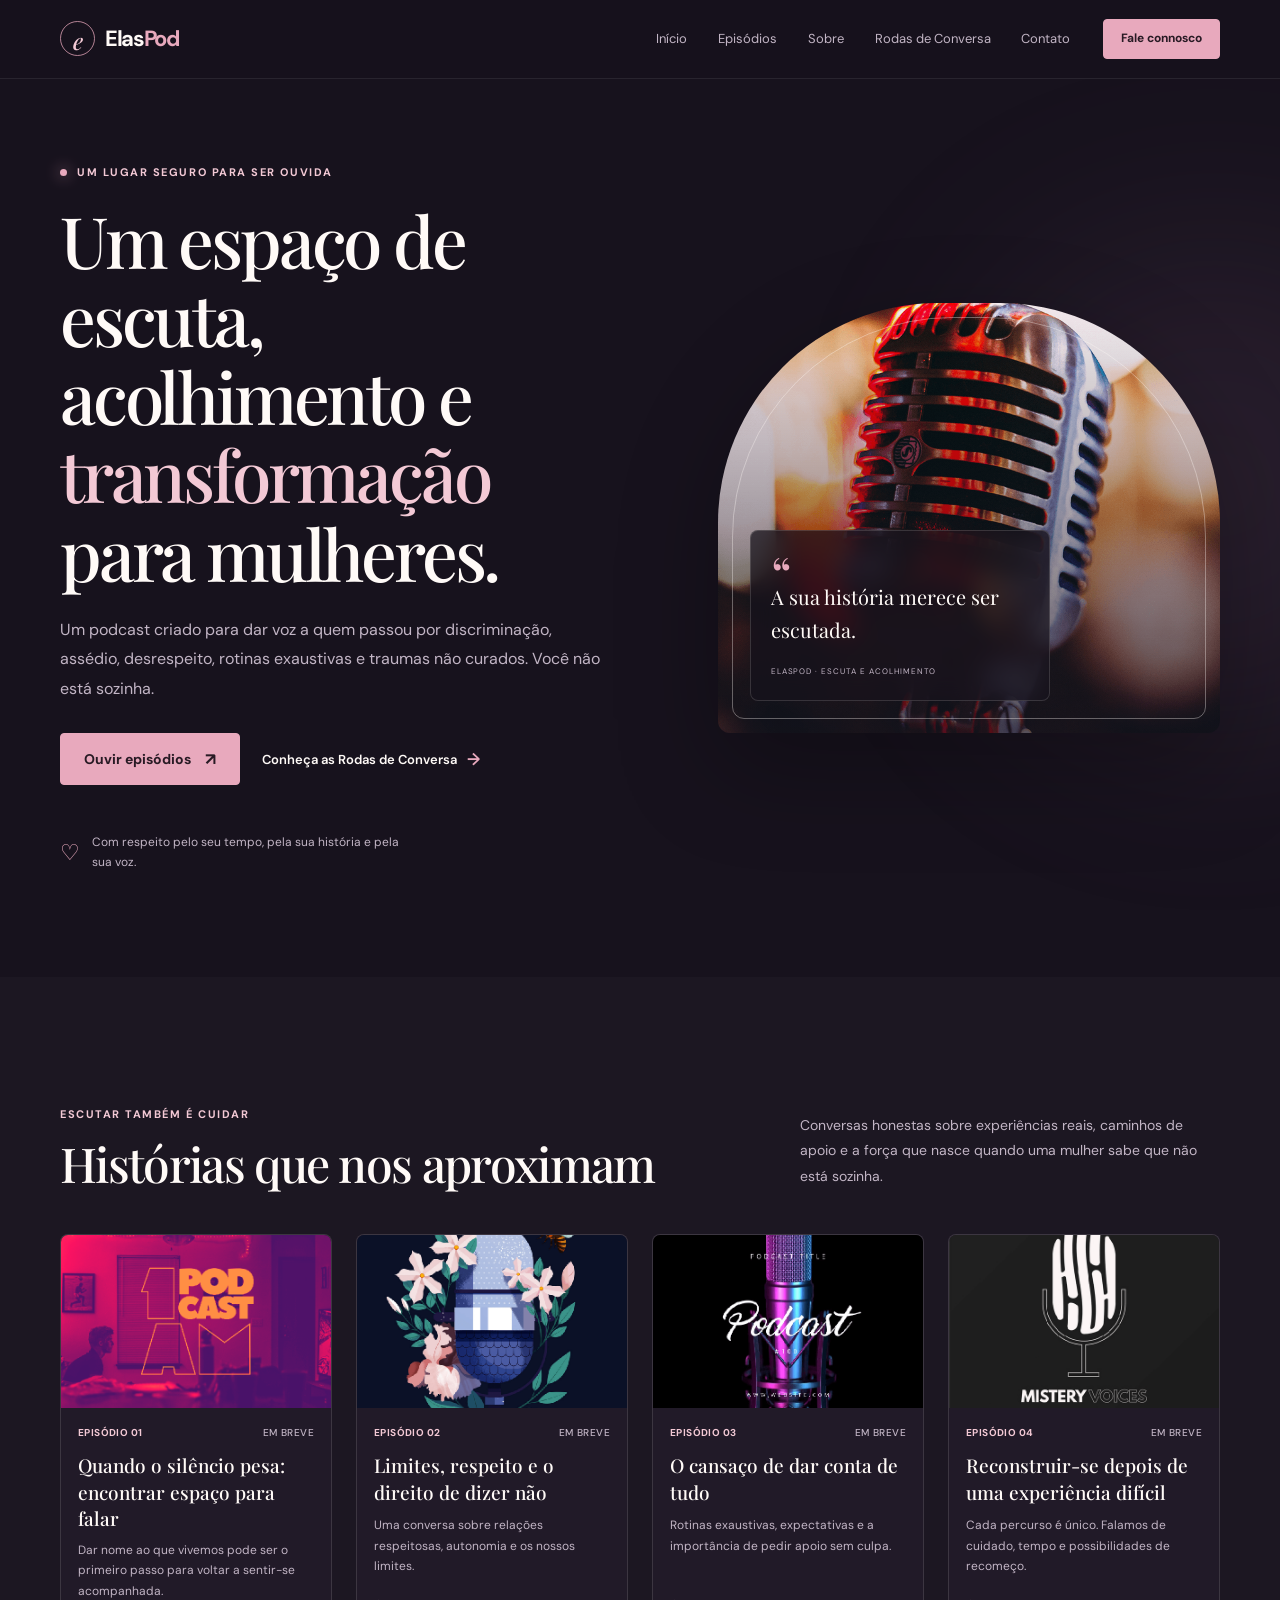
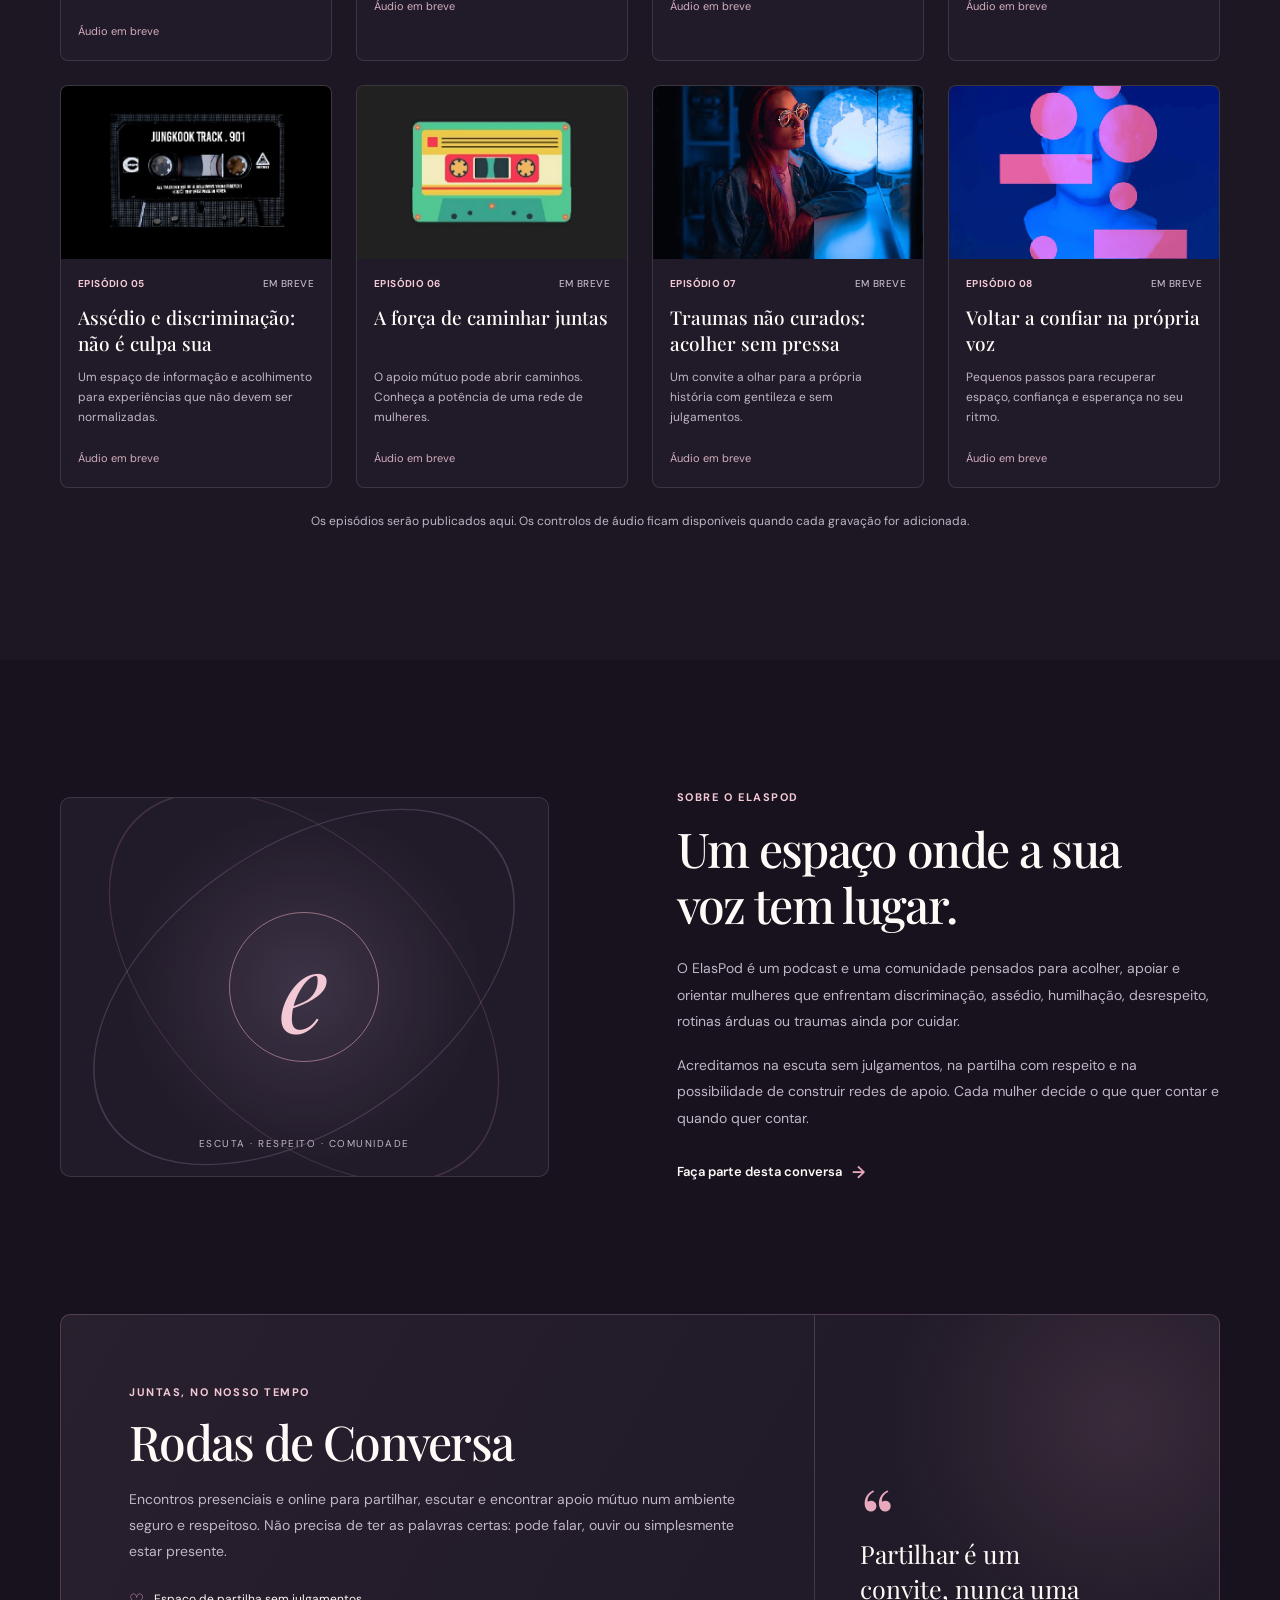
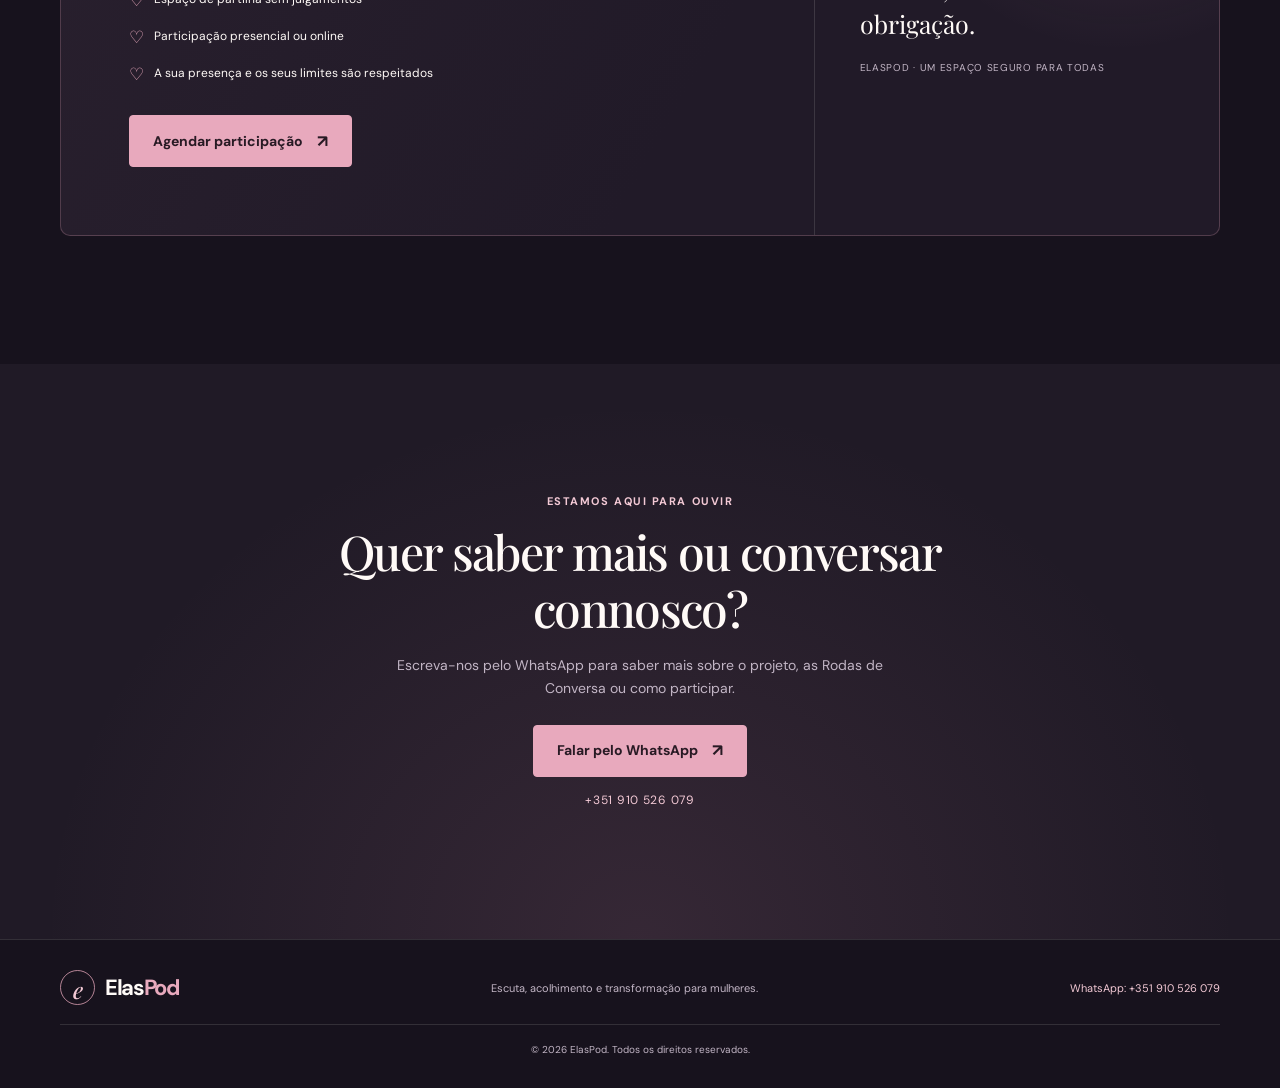
==== index.html @ 094281c8 "Create ElasPod official website Co-authored-by: Copilot <223556219+Copilot@users.noreply.github.com>" ====
<!DOCTYPE html>
<html lang="pt-PT">

<head>
  <meta charset="UTF-8">
  <meta name="viewport" content="width=device-width, initial-scale=1">
  <meta name="theme-color" content="#17121d">
  <meta name="description"
    content="ElasPod: um espaço de escuta, acolhimento e transformação para mulheres. Conheça o podcast e participe nas Rodas de Conversa.">
  <meta property="og:title" content="ElasPod — Um espaço para a sua voz">
  <meta property="og:description"
    content="Um podcast e uma comunidade de escuta, acolhimento e transformação para mulheres.">
  <meta property="og:type" content="website">
  <meta property="og:url" content="https://elaspod.com/">
  <title>ElasPod — Um espaço para a sua voz</title>
  <link rel="canonical" href="https://elaspod.com/">
  <link rel="shortcut icon" href="./favicon.svg" type="image/svg+xml">
  <link rel="preconnect" href="https://fonts.googleapis.com">
  <link rel="preconnect" href="https://fonts.gstatic.com" crossorigin>
  <link href="https://fonts.googleapis.com/css2?family=DM+Sans:wght@400;500;600;700&family=Playfair+Display:wght@500;600;700&display=swap"
    rel="stylesheet">
  <link rel="stylesheet" href="./assets/css/style.css">
  <script src="./assets/js/script.js" defer></script>
</head>

<body id="top">
  <header class="site-header" data-header>
    <div class="container header-inner">
      <a class="brand" href="#inicio" aria-label="ElasPod — início">
        <span class="brand-mark" aria-hidden="true">e</span>
        <span>Elas<span class="brand-accent">Pod</span></span>
      </a>

      <button class="nav-toggle" type="button" aria-label="Abrir menu" aria-expanded="false"
        aria-controls="primary-navigation" data-nav-toggle>
        <span></span><span></span><span></span>
      </button>

      <nav class="navigation" id="primary-navigation" data-navigation aria-label="Navegação principal">
        <a class="nav-link" href="#inicio">Início</a>
        <a class="nav-link" href="#episodios">Episódios</a>
        <a class="nav-link" href="#sobre">Sobre</a>
        <a class="nav-link" href="#rodas">Rodas de Conversa</a>
        <a class="nav-link" href="#contato">Contato</a>
        <a class="button button-small nav-cta" href="https://wa.me/351910526079?text=Ol%C3%A1%21%20Vim%20atrav%C3%A9s%20do%20site%20elaspod.com%20e%20gostaria%20de%20saber%20mais%20informa%C3%A7%C3%B5es%20sobre%20as%20Rodas%20de%20Conversa%20%2F%20participar%20do%20projeto."
          target="_blank" rel="noopener noreferrer">Fale connosco</a>
      </nav>
    </div>
  </header>

  <main>
    <section class="hero section-shell" id="inicio">
      <div class="container hero-layout">
        <div class="hero-copy">
          <p class="eyebrow"><span class="eyebrow-dot"></span> Um lugar seguro para ser ouvida</p>
          <h1>Um espaço de escuta, acolhimento e <span>transformação</span> para mulheres.</h1>
          <p class="hero-description">
            Um podcast criado para dar voz a quem passou por discriminação, assédio, desrespeito,
            rotinas exaustivas e traumas não curados. Você não está sozinha.
          </p>
          <div class="hero-actions">
            <a class="button" href="#episodios">Ouvir episódios <span aria-hidden="true">↗</span></a>
            <a class="text-link" href="#rodas">Conheça as Rodas de Conversa <span aria-hidden="true">→</span></a>
          </div>
          <div class="hero-note">
            <span class="note-icon" aria-hidden="true">♡</span>
            <p>Com respeito pelo seu tempo, pela sua história e pela sua voz.</p>
          </div>
        </div>
        <div class="hero-art" role="img" aria-label="Microfone iluminado em tons acolhedores">
          <div class="hero-art-card">
            <span class="art-quote">“</span>
            <p>A sua história merece ser escutada.</p>
            <span class="art-caption">ELASPOD · ESCUTA E ACOLHIMENTO</span>
          </div>
        </div>
      </div>
      <div class="hero-glow" aria-hidden="true"></div>
    </section>

    <section class="episodes section-shell" id="episodios">
      <div class="container">
        <div class="section-heading">
          <div>
            <p class="eyebrow">Escutar também é cuidar</p>
            <h2>Histórias que nos aproximam</h2>
          </div>
          <p class="section-intro">Conversas honestas sobre experiências reais, caminhos de apoio e a força que nasce quando uma mulher sabe que não está sozinha.</p>
        </div>

        <ul class="episode-grid">
          <li class="episode-card">
            <img src="./assets/images/podcast-1.png" alt="" loading="lazy">
            <div class="episode-content">
              <p class="episode-meta"><span>Episódio 01</span><span>Em breve</span></p>
              <h3>Quando o silêncio pesa: encontrar espaço para falar</h3>
              <p class="episode-description">Dar nome ao que vivemos pode ser o primeiro passo para voltar a sentir-se acompanhada.</p>
              <audio class="episode-player" controls preload="none" aria-label="Ouvir episódio 1" data-audio-player data-src=""></audio>
              <p class="audio-status" data-audio-status>Áudio em breve</p>
            </div>
          </li>
          <li class="episode-card">
            <img src="./assets/images/podcast-2.png" alt="" loading="lazy">
            <div class="episode-content">
              <p class="episode-meta"><span>Episódio 02</span><span>Em breve</span></p>
              <h3>Limites, respeito e o direito de dizer não</h3>
              <p class="episode-description">Uma conversa sobre relações respeitosas, autonomia e os nossos limites.</p>
              <audio class="episode-player" controls preload="none" aria-label="Ouvir episódio 2" data-audio-player data-src=""></audio>
              <p class="audio-status" data-audio-status>Áudio em breve</p>
            </div>
          </li>
          <li class="episode-card">
            <img src="./assets/images/podcast-3.png" alt="" loading="lazy">
            <div class="episode-content">
              <p class="episode-meta"><span>Episódio 03</span><span>Em breve</span></p>
              <h3>O cansaço de dar conta de tudo</h3>
              <p class="episode-description">Rotinas exaustivas, expectativas e a importância de pedir apoio sem culpa.</p>
              <audio class="episode-player" controls preload="none" aria-label="Ouvir episódio 3" data-audio-player data-src=""></audio>
              <p class="audio-status" data-audio-status>Áudio em breve</p>
            </div>
          </li>
          <li class="episode-card">
            <img src="./assets/images/podcast-4.png" alt="" loading="lazy">
            <div class="episode-content">
              <p class="episode-meta"><span>Episódio 04</span><span>Em breve</span></p>
              <h3>Reconstruir-se depois de uma experiência difícil</h3>
              <p class="episode-description">Cada percurso é único. Falamos de cuidado, tempo e possibilidades de recomeço.</p>
              <audio class="episode-player" controls preload="none" aria-label="Ouvir episódio 4" data-audio-player data-src=""></audio>
              <p class="audio-status" data-audio-status>Áudio em breve</p>
            </div>
          </li>
          <li class="episode-card">
            <img src="./assets/images/podcast-5.png" alt="" loading="lazy">
            <div class="episode-content">
              <p class="episode-meta"><span>Episódio 05</span><span>Em breve</span></p>
              <h3>Assédio e discriminação: não é culpa sua</h3>
              <p class="episode-description">Um espaço de informação e acolhimento para experiências que não devem ser normalizadas.</p>
              <audio class="episode-player" controls preload="none" aria-label="Ouvir episódio 5" data-audio-player data-src=""></audio>
              <p class="audio-status" data-audio-status>Áudio em breve</p>
            </div>
          </li>
          <li class="episode-card">
            <img src="./assets/images/podcast-6.png" alt="" loading="lazy">
            <div class="episode-content">
              <p class="episode-meta"><span>Episódio 06</span><span>Em breve</span></p>
              <h3>A força de caminhar juntas</h3>
              <p class="episode-description">O apoio mútuo pode abrir caminhos. Conheça a potência de uma rede de mulheres.</p>
              <audio class="episode-player" controls preload="none" aria-label="Ouvir episódio 6" data-audio-player data-src=""></audio>
              <p class="audio-status" data-audio-status>Áudio em breve</p>
            </div>
          </li>
          <li class="episode-card">
            <img src="./assets/images/podcast-7.png" alt="" loading="lazy">
            <div class="episode-content">
              <p class="episode-meta"><span>Episódio 07</span><span>Em breve</span></p>
              <h3>Traumas não curados: acolher sem pressa</h3>
              <p class="episode-description">Um convite a olhar para a própria história com gentileza e sem julgamentos.</p>
              <audio class="episode-player" controls preload="none" aria-label="Ouvir episódio 7" data-audio-player data-src=""></audio>
              <p class="audio-status" data-audio-status>Áudio em breve</p>
            </div>
          </li>
          <li class="episode-card">
            <img src="./assets/images/podcast-8.png" alt="" loading="lazy">
            <div class="episode-content">
              <p class="episode-meta"><span>Episódio 08</span><span>Em breve</span></p>
              <h3>Voltar a confiar na própria voz</h3>
              <p class="episode-description">Pequenos passos para recuperar espaço, confiança e esperança no seu ritmo.</p>
              <audio class="episode-player" controls preload="none" aria-label="Ouvir episódio 8" data-audio-player data-src=""></audio>
              <p class="audio-status" data-audio-status>Áudio em breve</p>
            </div>
          </li>
        </ul>
        <p class="episodes-note">Os episódios serão publicados aqui. Os controlos de áudio ficam disponíveis quando cada gravação for adicionada.</p>
      </div>
    </section>

    <section class="about section-shell" id="sobre">
      <div class="container about-layout">
        <div class="about-art" aria-hidden="true">
          <span class="about-symbol">e</span>
          <span class="about-orbit orbit-one"></span>
          <span class="about-orbit orbit-two"></span>
          <span class="about-caption">Escuta · Respeito · Comunidade</span>
        </div>
        <div class="about-copy">
          <p class="eyebrow">Sobre o ElasPod</p>
          <h2>Um espaço onde a sua voz tem lugar.</h2>
          <p>O ElasPod é um podcast e uma comunidade pensados para acolher, apoiar e orientar mulheres que enfrentam discriminação, assédio, humilhação, desrespeito, rotinas árduas ou traumas ainda por cuidar.</p>
          <p>Acreditamos na escuta sem julgamentos, na partilha com respeito e na possibilidade de construir redes de apoio. Cada mulher decide o que quer contar e quando quer contar.</p>
          <a class="text-link" href="#contato">Faça parte desta conversa <span aria-hidden="true">→</span></a>
        </div>
      </div>
    </section>

    <section class="gatherings section-shell" id="rodas">
      <div class="container">
        <div class="gathering-card">
          <div class="gathering-copy">
            <p class="eyebrow">Juntas, no nosso tempo</p>
            <h2>Rodas de Conversa</h2>
            <p>Encontros presenciais e online para partilhar, escutar e encontrar apoio mútuo num ambiente seguro e respeitoso. Não precisa de ter as palavras certas: pode falar, ouvir ou simplesmente estar presente.</p>
            <ul class="gathering-points">
              <li><span aria-hidden="true">♡</span> Espaço de partilha sem julgamentos</li>
              <li><span aria-hidden="true">♡</span> Participação presencial ou online</li>
              <li><span aria-hidden="true">♡</span> A sua presença e os seus limites são respeitados</li>
            </ul>
            <a class="button" href="https://wa.me/351910526079?text=Ol%C3%A1%21%20Vim%20atrav%C3%A9s%20do%20site%20elaspod.com%20e%20gostaria%20de%20saber%20mais%20informa%C3%A7%C3%B5es%20sobre%20as%20Rodas%20de%20Conversa%20%2F%20participar%20do%20projeto."
              target="_blank" rel="noopener noreferrer">Agendar participação <span aria-hidden="true">↗</span></a>
          </div>
          <div class="gathering-aside">
            <span class="aside-mark" aria-hidden="true">“</span>
            <p>Partilhar é um convite, nunca uma obrigação.</p>
            <span>ElasPod · um espaço seguro para todas</span>
          </div>
        </div>
      </div>
    </section>

    <section class="contact section-shell" id="contato">
      <div class="container contact-inner">
        <p class="eyebrow">Estamos aqui para ouvir</p>
        <h2>Quer saber mais ou conversar connosco?</h2>
        <p>Escreva-nos pelo WhatsApp para saber mais sobre o projeto, as Rodas de Conversa ou como participar.</p>
        <a class="button" href="https://wa.me/351910526079?text=Ol%C3%A1%21%20Vim%20atrav%C3%A9s%20do%20site%20elaspod.com%20e%20gostaria%20de%20saber%20mais%20informa%C3%A7%C3%B5es%20sobre%20as%20Rodas%20de%20Conversa%20%2F%20participar%20do%20projeto."
          target="_blank" rel="noopener noreferrer">Falar pelo WhatsApp <span aria-hidden="true">↗</span></a>
        <p class="contact-number">+351 910 526 079</p>
      </div>
    </section>
  </main>

  <footer class="site-footer">
    <div class="container footer-inner">
      <a class="brand" href="#inicio" aria-label="ElasPod — voltar ao início">
        <span class="brand-mark" aria-hidden="true">e</span>
        <span>Elas<span class="brand-accent">Pod</span></span>
      </a>
      <p>Escuta, acolhimento e transformação para mulheres.</p>
      <a class="footer-contact" href="https://wa.me/351910526079?text=Ol%C3%A1%21%20Vim%20atrav%C3%A9s%20do%20site%20elaspod.com%20e%20gostaria%20de%20saber%20mais%20informa%C3%A7%C3%B5es%20sobre%20as%20Rodas%20de%20Conversa%20%2F%20participar%20do%20projeto."
        target="_blank" rel="noopener noreferrer">WhatsApp: +351 910 526 079</a>
      <small>© <span data-current-year></span> ElasPod. Todos os direitos reservados.</small>
    </div>
  </footer>

  <a class="back-to-top" href="#top" aria-label="Voltar ao início" data-back-to-top>↑</a>
</body>

</html>
---- assets/css/style.css ----
:root {
  color-scheme: dark;
  --background: #17121d;
  --surface: #211a28;
  --surface-light: #2b2232;
  --text: #fffaf7;
  --muted: #c2b5c5;
  --accent: #e8a9bd;
  --accent-light: #f3c9d5;
  --lavender: #c8b3df;
  --line: rgba(255, 250, 247, 0.12);
  --serif: "Playfair Display", Georgia, serif;
  --sans: "DM Sans", Arial, sans-serif;
  --content-width: 1160px;
  --section-space: clamp(76px, 10vw, 132px);
}

* { box-sizing: border-box; }

html { scroll-behavior: smooth; scroll-padding-top: 88px; }

body {
  margin: 0;
  background: var(--background);
  color: var(--text);
  font-family: var(--sans);
  font-size: 16px;
  line-height: 1.65;
  -webkit-font-smoothing: antialiased;
}

body.menu-open { overflow: hidden; }

a { color: inherit; text-decoration: none; }
button { font: inherit; }
img { display: block; max-width: 100%; }
ul { margin: 0; padding: 0; list-style: none; }

a:focus-visible, button:focus-visible, audio:focus-visible {
  outline: 2px solid var(--accent-light);
  outline-offset: 4px;
}

.container { width: min(var(--content-width), calc(100% - 48px)); margin-inline: auto; }
.section-shell { position: relative; }

.site-header {
  position: sticky;
  top: 0;
  z-index: 20;
  border-bottom: 1px solid rgba(255, 250, 247, 0.08);
  background: rgba(23, 18, 29, 0.92);
  backdrop-filter: blur(18px);
}

.header-inner { min-height: 78px; display: flex; align-items: center; justify-content: space-between; gap: 30px; }
.brand { display: inline-flex; align-items: center; gap: 10px; font-size: 22px; font-weight: 700; letter-spacing: -0.06em; }
.brand-accent { color: var(--accent); }
.brand-mark {
  display: grid;
  width: 35px;
  height: 35px;
  place-items: center;
  border: 1px solid rgba(232, 169, 189, 0.75);
  border-radius: 50%;
  color: var(--accent-light);
  font-family: var(--serif);
  font-size: 23px;
  font-style: italic;
  font-weight: 500;
}

.navigation { display: flex; align-items: center; gap: clamp(15px, 2.4vw, 32px); }
.nav-link { color: var(--muted); font-size: 13px; transition: color 180ms ease; }
.nav-link:hover, .nav-link:focus-visible { color: var(--text); }
.nav-cta { margin-left: 2px; }
.nav-toggle { display: none; }

.button {
  display: inline-flex;
  min-height: 52px;
  align-items: center;
  justify-content: center;
  gap: 14px;
  padding: 0 23px;
  border: 1px solid var(--accent);
  border-radius: 4px;
  background: var(--accent);
  color: #281a24;
  font-size: 14px;
  font-weight: 700;
  transition: background 180ms ease, border-color 180ms ease, transform 180ms ease;
}

.button:hover { transform: translateY(-2px); border-color: var(--accent-light); background: var(--accent-light); }
.button-small { min-height: 40px; padding-inline: 17px; font-size: 12px; }
.button span { font-size: 17px; line-height: 1; }

.hero { min-height: 650px; overflow: hidden; display: flex; align-items: center; padding-block: 84px 104px; }
.hero-layout { position: relative; z-index: 1; display: grid; grid-template-columns: 1.05fr 0.95fr; align-items: center; gap: clamp(50px, 8vw, 110px); }
.hero-copy { max-width: 630px; }
.eyebrow { display: flex; align-items: center; gap: 10px; margin: 0 0 20px; color: var(--accent-light); font-size: 11px; font-weight: 700; letter-spacing: 0.14em; text-transform: uppercase; }
.eyebrow-dot { width: 7px; height: 7px; border-radius: 50%; background: var(--accent); box-shadow: 0 0 15px rgba(232, 169, 189, 0.8); }

h1, h2, h3, p { margin-top: 0; }
h1, h2, h3 { font-family: var(--serif); font-weight: 500; }
h1 { max-width: 680px; margin-bottom: 23px; font-size: clamp(43px, 6vw, 71px); letter-spacing: -0.045em; line-height: 1.1; }
h1 span { color: var(--accent-light); }
.hero-description { max-width: 555px; margin-bottom: 30px; color: var(--muted); font-size: 16px; line-height: 1.85; }
.hero-actions { display: flex; align-items: center; flex-wrap: wrap; gap: 22px; }
.text-link { display: inline-flex; align-items: center; gap: 10px; color: var(--text); font-size: 13px; font-weight: 600; }
.text-link span { color: var(--accent); font-size: 17px; transition: transform 180ms ease; }
.text-link:hover span { transform: translateX(4px); }
.hero-note { display: flex; align-items: center; gap: 12px; margin-top: 48px; color: var(--muted); }
.hero-note p { max-width: 320px; margin: 0; font-size: 12px; }
.note-icon { color: var(--accent); font-size: 22px; }
.hero-art {
  position: relative;
  display: flex;
  min-height: 430px;
  align-items: flex-end;
  justify-content: flex-start;
  padding: 32px;
  border-radius: 220px 220px 12px 12px;
  background: linear-gradient(180deg, rgba(23, 18, 29, 0.04), rgba(23, 18, 29, 0.72)), url("../images/hero-banner.png") center 43% / cover;
  box-shadow: 0 35px 100px rgba(0, 0, 0, 0.28);
}
.hero-art::before { position: absolute; inset: 14px; border: 1px solid rgba(255, 250, 247, 0.35); border-radius: inherit; content: ""; pointer-events: none; }
.hero-art-card { position: relative; width: min(100%, 300px); padding: 18px 20px; border: 1px solid rgba(255, 250, 247, 0.14); border-radius: 8px; background: rgba(23, 18, 29, 0.72); backdrop-filter: blur(12px); }
.art-quote { display: block; height: 31px; color: var(--accent); font-family: var(--serif); font-size: 50px; line-height: 1; }
.hero-art-card p { margin: 0 0 10px; font-family: var(--serif); font-size: 20px; }
.art-caption { color: var(--muted); font-size: 8px; letter-spacing: 0.12em; }
.hero-glow { position: absolute; top: 18%; right: -180px; width: 490px; height: 490px; border-radius: 50%; background: rgba(174, 123, 164, 0.11); filter: blur(100px); pointer-events: none; }

.episodes { padding-block: var(--section-space); background: #1c1722; }
.section-heading { display: flex; align-items: flex-end; justify-content: space-between; gap: 48px; margin-bottom: 42px; }
.section-heading .eyebrow { margin-bottom: 12px; }
h2 { margin-bottom: 0; font-size: clamp(34px, 4vw, 48px); letter-spacing: -0.035em; line-height: 1.18; }
.section-intro { max-width: 420px; margin: 0 0 3px; color: var(--muted); font-size: 14px; line-height: 1.8; }
.episode-grid { display: grid; grid-template-columns: repeat(4, minmax(0, 1fr)); gap: 24px; }
.episode-card { overflow: hidden; border: 1px solid var(--line); border-radius: 8px; background: var(--surface); transition: transform 200ms ease, border-color 200ms ease; }
.episode-card:hover { transform: translateY(-4px); border-color: rgba(232, 169, 189, 0.46); }
.episode-card > img { width: 100%; aspect-ratio: 1.56; object-fit: cover; background: var(--surface-light); }
.episode-content { padding: 17px 17px 20px; }
.episode-meta { display: flex; justify-content: space-between; gap: 8px; margin-bottom: 11px; color: var(--accent-light); font-size: 10px; font-weight: 700; letter-spacing: 0.04em; text-transform: uppercase; }
.episode-meta span + span { color: var(--muted); font-weight: 500; }
.episode-content h3 { min-height: 54px; margin-bottom: 9px; font-size: 19px; line-height: 1.38; }
.episode-description { min-height: 68px; margin-bottom: 14px; color: var(--muted); font-size: 12px; line-height: 1.7; }
.episode-player { width: 100%; height: 38px; accent-color: #b97891; }
.episode-player:not([src]) { display: none; }
.audio-status { margin: 0; color: #d3aebe; font-size: 11px; }
.audio-status.is-ready { display: none; }
.episodes-note { margin: 24px 0 0; color: var(--muted); font-size: 12px; text-align: center; }

.about { padding-block: var(--section-space); }
.about-layout { display: grid; grid-template-columns: 0.9fr 1fr; align-items: center; gap: clamp(60px, 10vw, 130px); }
.about-art { position: relative; display: grid; min-height: 380px; place-items: center; overflow: hidden; border: 1px solid var(--line); border-radius: 10px; background: radial-gradient(circle at center, rgba(200, 179, 223, 0.17), transparent 58%), var(--surface); }
.about-symbol { position: relative; z-index: 1; display: grid; width: 150px; height: 150px; place-items: center; border: 1px solid rgba(232, 169, 189, 0.55); border-radius: 50%; color: var(--accent-light); font-family: var(--serif); font-size: 112px; font-style: italic; line-height: 1; }
.about-orbit { position: absolute; width: 280px; height: 280px; border: 1px solid rgba(200, 179, 223, 0.2); border-radius: 50%; transform: rotate(-35deg) scaleX(1.7); }
.orbit-two { transform: rotate(45deg) scaleX(1.7); border-color: rgba(232, 169, 189, 0.16); }
.about-caption { position: absolute; bottom: 23px; color: var(--muted); font-size: 10px; letter-spacing: 0.15em; text-transform: uppercase; }
.about-copy .eyebrow { margin-bottom: 14px; }
.about-copy h2 { max-width: 510px; margin-bottom: 22px; }
.about-copy > p:not(.eyebrow) { margin-bottom: 17px; color: var(--muted); font-size: 14px; line-height: 1.9; }
.about-copy .text-link { margin-top: 9px; }

.gatherings { padding-block: 0 var(--section-space); }
.gathering-card { display: grid; grid-template-columns: 1.3fr 0.7fr; overflow: hidden; border: 1px solid rgba(232, 169, 189, 0.24); border-radius: 10px; background: linear-gradient(120deg, #29202e, #211a28 58%); }
.gathering-copy { padding: clamp(32px, 6vw, 68px); }
.gathering-copy .eyebrow { margin-bottom: 12px; }
.gathering-copy h2 { margin-bottom: 18px; }
.gathering-copy > p:not(.eyebrow) { max-width: 660px; margin-bottom: 21px; color: var(--muted); font-size: 14px; line-height: 1.85; }
.gathering-points { display: grid; gap: 9px; margin-bottom: 27px; color: var(--text); font-size: 12px; }
.gathering-points li { display: flex; align-items: center; gap: 10px; }
.gathering-points span { color: var(--accent); font-size: 17px; }
.gathering-aside { display: flex; flex-direction: column; justify-content: center; padding: 45px; border-left: 1px solid var(--line); background: radial-gradient(circle at 75% 20%, rgba(232, 169, 189, 0.12), transparent 45%); }
.aside-mark { height: 55px; color: var(--accent); font-family: var(--serif); font-size: 84px; line-height: 1; }
.gathering-aside p { max-width: 230px; margin: 7px 0 19px; font-family: var(--serif); font-size: 25px; line-height: 1.4; }
.gathering-aside > span:last-child { color: var(--muted); font-size: 10px; letter-spacing: 0.07em; text-transform: uppercase; }

.contact { padding-block: var(--section-space); background: radial-gradient(ellipse at 50% 100%, rgba(185, 122, 147, 0.14), transparent 66%), #201a26; }
.contact-inner { display: flex; flex-direction: column; align-items: center; text-align: center; }
.contact .eyebrow { margin-bottom: 13px; }
.contact h2 { max-width: 680px; margin-bottom: 17px; }
.contact-inner > p:not(.eyebrow) { max-width: 540px; margin-bottom: 25px; color: var(--muted); font-size: 14px; }
.contact-number { margin: 14px 0 0 !important; color: var(--accent-light) !important; font-size: 12px !important; letter-spacing: 0.06em; }

.site-footer { padding-block: 30px; border-top: 1px solid var(--line); }
.footer-inner { display: flex; align-items: center; justify-content: space-between; flex-wrap: wrap; gap: 18px 28px; }
.footer-inner > p { margin: 0; color: var(--muted); font-size: 11px; }
.footer-contact { color: var(--accent-light); font-size: 11px; }
.footer-inner small { width: 100%; padding-top: 17px; border-top: 1px solid var(--line); color: var(--muted); font-size: 10px; text-align: center; }
.back-to-top { position: fixed; right: 20px; bottom: 20px; z-index: 10; display: grid; width: 42px; height: 42px; place-items: center; border: 1px solid rgba(255, 250, 247, 0.22); border-radius: 50%; background: var(--surface-light); color: var(--text); font-size: 22px; opacity: 0; pointer-events: none; transform: translateY(8px); transition: opacity 180ms ease, transform 180ms ease; }
.back-to-top.is-visible { opacity: 1; pointer-events: auto; transform: translateY(0); }

@media (max-width: 980px) {
  .navigation { gap: 15px; }
  .nav-link { font-size: 12px; }
  .episode-grid { grid-template-columns: repeat(2, minmax(0, 1fr)); }
  .episode-content h3, .episode-description { min-height: auto; }
  .hero { min-height: 590px; }
  .hero-layout { gap: 42px; }
  .hero-art { min-height: 370px; }
}

@media (max-width: 760px) {
  html { scroll-padding-top: 72px; }
  .container { width: min(var(--content-width), calc(100% - 36px)); }
  .header-inner { min-height: 70px; }
  .nav-toggle { display: flex; width: 42px; height: 42px; flex-direction: column; justify-content: center; gap: 5px; align-items: center; border: 1px solid var(--line); border-radius: 5px; background: transparent; color: var(--text); cursor: pointer; }
  .nav-toggle span { display: block; width: 18px; height: 2px; border-radius: 2px; background: currentColor; transition: transform 180ms ease, opacity 180ms ease; }
  .nav-toggle[aria-expanded="true"] span:first-child { transform: translateY(7px) rotate(45deg); }
  .nav-toggle[aria-expanded="true"] span:nth-child(2) { opacity: 0; }
  .nav-toggle[aria-expanded="true"] span:last-child { transform: translateY(-7px) rotate(-45deg); }
  .navigation { position: absolute; top: calc(100% + 1px); right: 0; left: 0; display: flex; flex-direction: column; align-items: stretch; gap: 0; padding: 12px 18px 20px; border-bottom: 1px solid var(--line); background: #1b1521; opacity: 0; pointer-events: none; transform: translateY(-8px); transition: opacity 160ms ease, transform 160ms ease; }
  .navigation.is-open { opacity: 1; pointer-events: auto; transform: translateY(0); }
  .nav-link { padding: 12px 3px; border-bottom: 1px solid var(--line); font-size: 14px; }
  .nav-cta { align-self: flex-start; margin-top: 15px; }
  .hero { min-height: auto; padding-block: 68px 78px; }
  .hero-layout { grid-template-columns: 1fr; gap: 42px; }
  h1 { max-width: 590px; font-size: clamp(42px, 10vw, 64px); }
  .hero-description { font-size: 15px; }
  .hero-note { margin-top: 32px; }
  .hero-art { min-height: 380px; max-width: 540px; margin-inline: auto; border-radius: 180px 180px 10px 10px; }
  .section-heading { display: block; }
  .section-intro { margin-top: 16px; }
  .about-layout { grid-template-columns: 1fr; gap: 38px; }
  .about-art { min-height: 300px; }
  .gathering-card { grid-template-columns: 1fr; }
  .gathering-aside { min-height: 240px; padding: 30px clamp(32px, 6vw, 68px); border-top: 1px solid var(--line); border-left: 0; }
}

@media (max-width: 480px) {
  .container { width: calc(100% - 32px); }
  .hero-actions { align-items: flex-start; flex-direction: column; gap: 17px; }
  .hero-art { min-height: 330px; padding: 22px; }
  .episode-grid { grid-template-columns: 1fr; gap: 16px; }
  .episode-card { display: grid; grid-template-columns: 110px 1fr; }
  .episode-card > img { height: 100%; min-height: 190px; aspect-ratio: auto; }
  .episode-content { padding: 14px; }
  .episode-content h3 { font-size: 17px; }
  .episode-description { font-size: 11px; }
  .episode-meta { flex-wrap: wrap; font-size: 9px; }
  .about-art { min-height: 260px; }
  .footer-inner { flex-direction: column; align-items: flex-start; }
  .footer-inner small { text-align: left; }
  .back-to-top { right: 12px; bottom: 12px; }
}

@media (prefers-reduced-motion: reduce) {
  *, *::before, *::after { scroll-behavior: auto !important; transition-duration: 0.01ms !important; animation-duration: 0.01ms !important; }
}
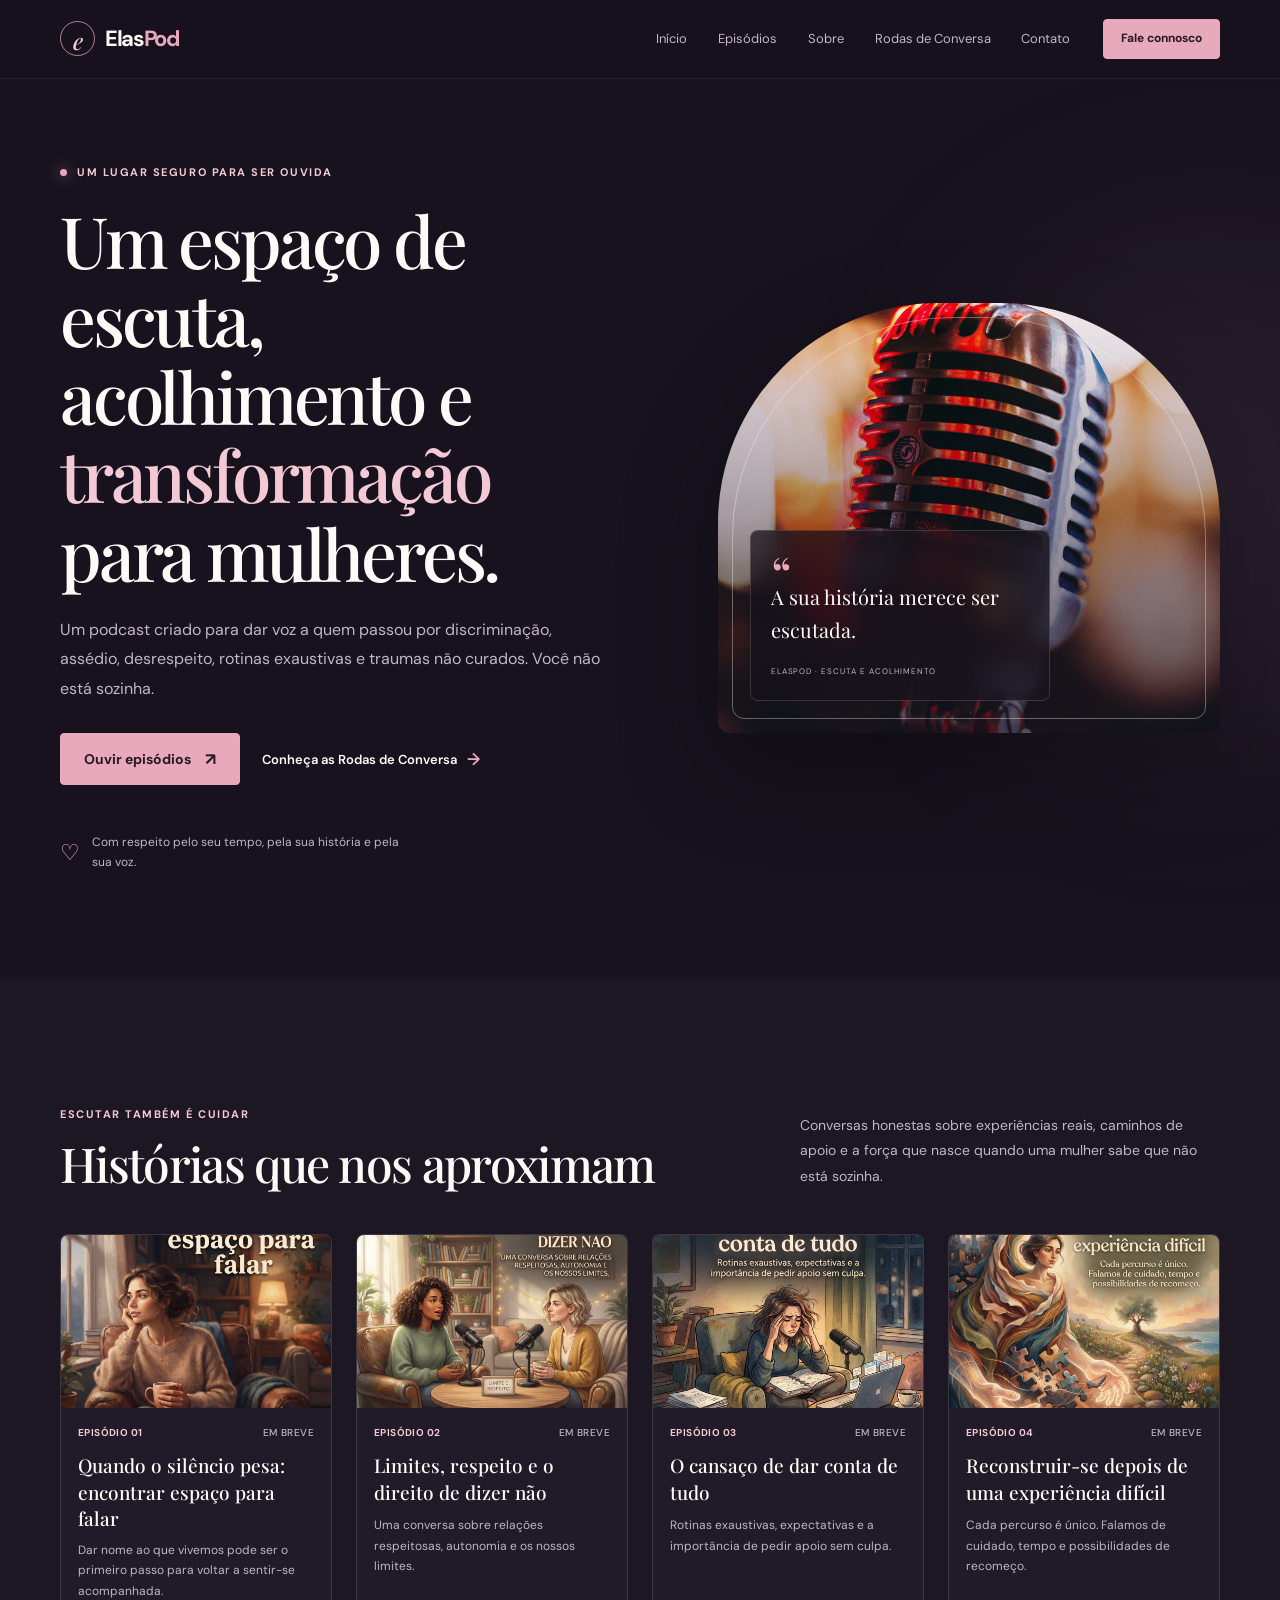
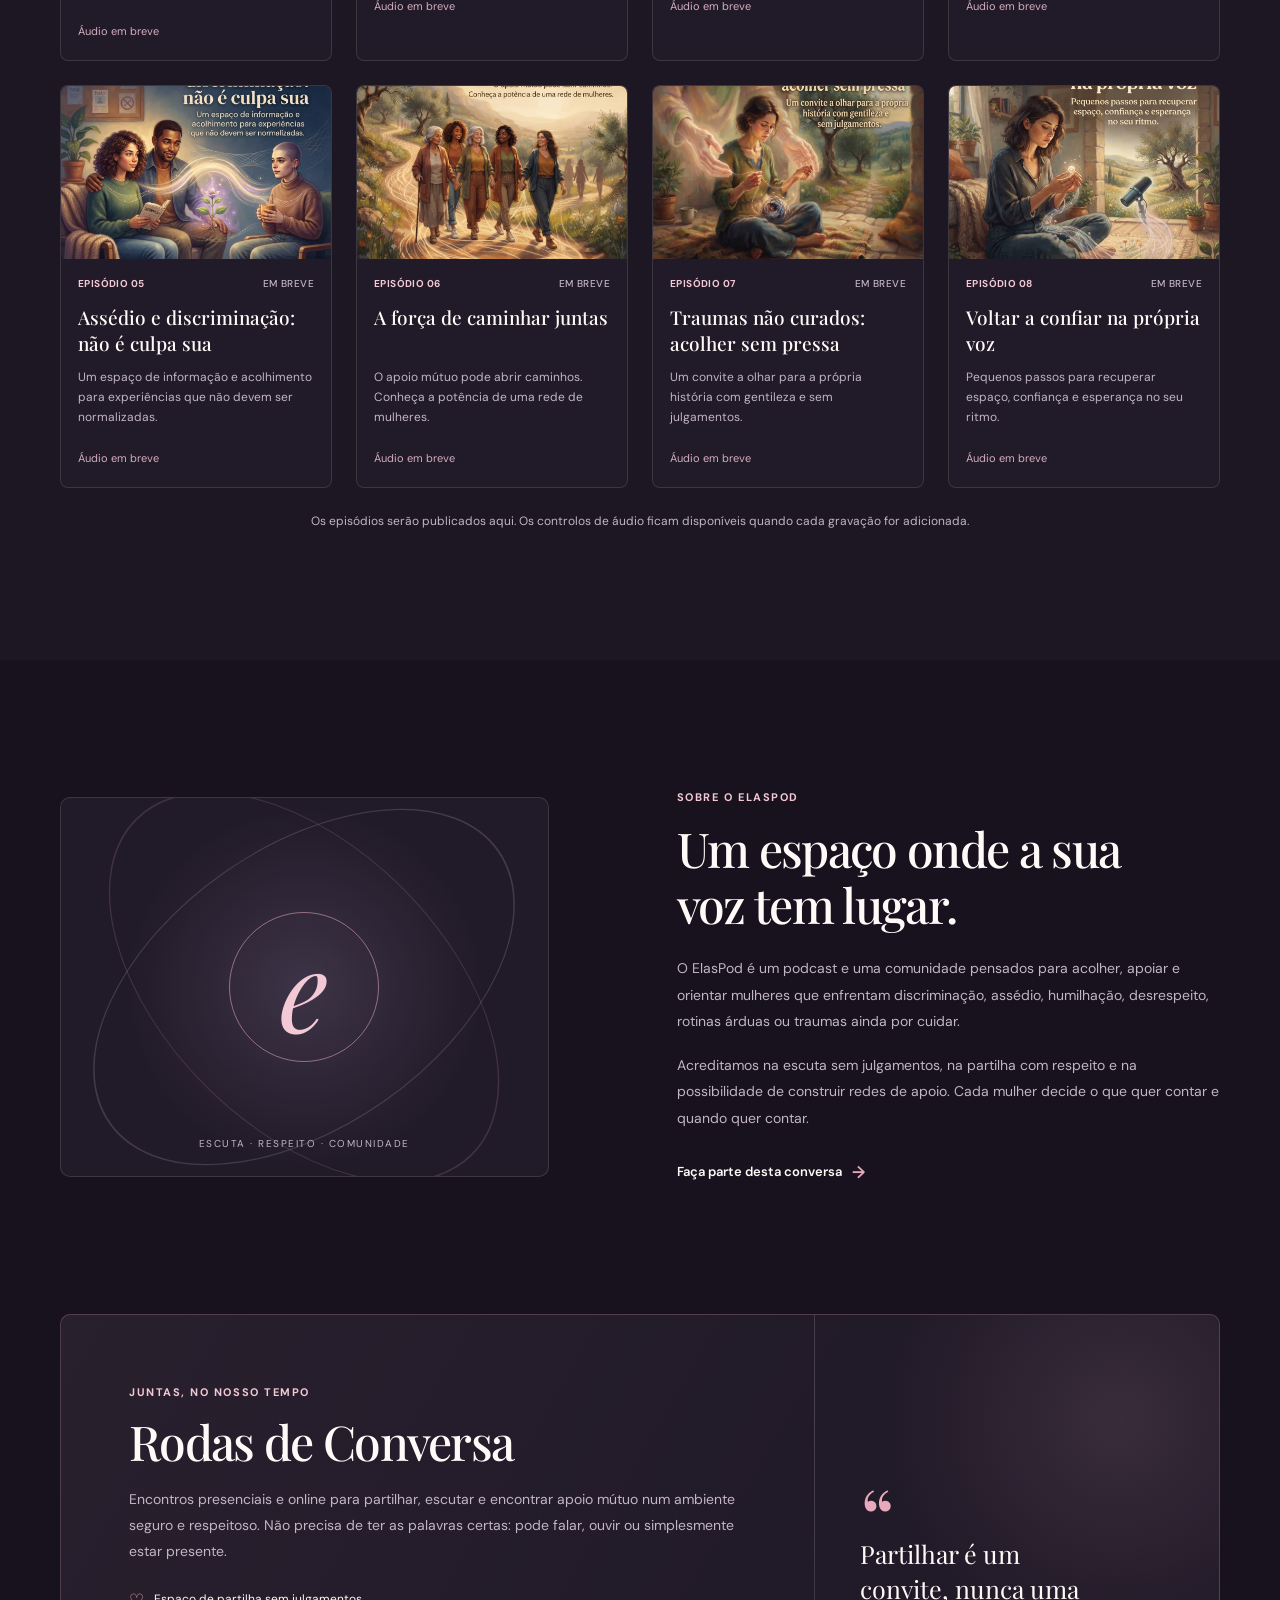
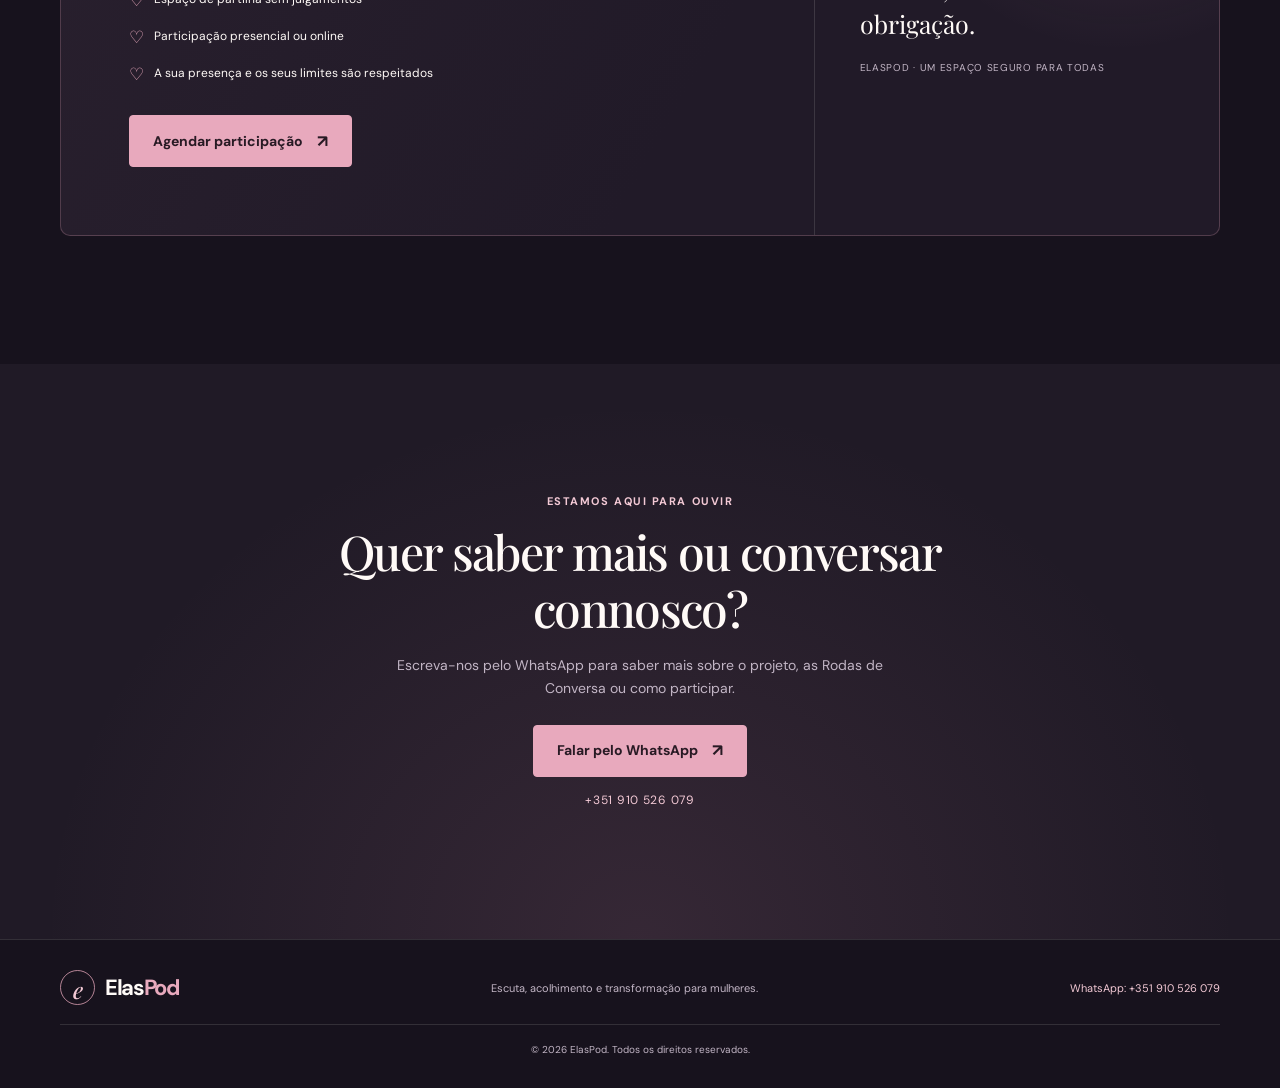
==== commit 8caaab12: "melhoria, novo logo, alteração imagens." ====
--- a/index.html
+++ b/index.html
@@ -12,6 +12,10 @@
     content="Um podcast e uma comunidade de escuta, acolhimento e transformação para mulheres.">
   <meta property="og:type" content="website">
   <meta property="og:url" content="https://elaspod.com/">
+  <meta property="og:image" content="https://elaspod.com/assets/images/LogoElasPod.jpg">
+  <meta property="og:image:secure_url" content="https://elaspod.com/assets/images/LogoElasPod.jpg">
+  <meta property="og:image:type" content="image/jpeg">
+  <meta property="og:image:alt" content="Logo do ElasPod">
   <title>ElasPod — Um espaço para a sua voz</title>
   <link rel="canonical" href="https://elaspod.com/">
   <link rel="shortcut icon" href="./favicon.svg" type="image/svg+xml">
@@ -90,7 +94,7 @@
 
         <ul class="episode-grid">
           <li class="episode-card">
-            <img src="./assets/images/podcast-1.png" alt="" loading="lazy">
+            <img src="./assets/images/podcast-1.jpg" alt="" loading="lazy">
             <div class="episode-content">
               <p class="episode-meta"><span>Episódio 01</span><span>Em breve</span></p>
               <h3>Quando o silêncio pesa: encontrar espaço para falar</h3>
@@ -100,7 +104,7 @@
             </div>
           </li>
           <li class="episode-card">
-            <img src="./assets/images/podcast-2.png" alt="" loading="lazy">
+            <img src="./assets/images/podcast-2.jpg" alt="" loading="lazy">
             <div class="episode-content">
               <p class="episode-meta"><span>Episódio 02</span><span>Em breve</span></p>
               <h3>Limites, respeito e o direito de dizer não</h3>
@@ -110,7 +114,7 @@
             </div>
           </li>
           <li class="episode-card">
-            <img src="./assets/images/podcast-3.png" alt="" loading="lazy">
+            <img src="./assets/images/podcast-3.jpg" alt="" loading="lazy">
             <div class="episode-content">
               <p class="episode-meta"><span>Episódio 03</span><span>Em breve</span></p>
               <h3>O cansaço de dar conta de tudo</h3>
@@ -120,7 +124,7 @@
             </div>
           </li>
           <li class="episode-card">
-            <img src="./assets/images/podcast-4.png" alt="" loading="lazy">
+            <img src="./assets/images/podcast-4.jpg" alt="" loading="lazy">
             <div class="episode-content">
               <p class="episode-meta"><span>Episódio 04</span><span>Em breve</span></p>
               <h3>Reconstruir-se depois de uma experiência difícil</h3>
@@ -130,7 +134,7 @@
             </div>
           </li>
           <li class="episode-card">
-            <img src="./assets/images/podcast-5.png" alt="" loading="lazy">
+            <img src="./assets/images/podcast-5.jpg" alt="" loading="lazy">
             <div class="episode-content">
               <p class="episode-meta"><span>Episódio 05</span><span>Em breve</span></p>
               <h3>Assédio e discriminação: não é culpa sua</h3>
@@ -140,7 +144,7 @@
             </div>
           </li>
           <li class="episode-card">
-            <img src="./assets/images/podcast-6.png" alt="" loading="lazy">
+            <img src="./assets/images/podcast-6.jpg" alt="" loading="lazy">
             <div class="episode-content">
               <p class="episode-meta"><span>Episódio 06</span><span>Em breve</span></p>
               <h3>A força de caminhar juntas</h3>
@@ -150,7 +154,7 @@
             </div>
           </li>
           <li class="episode-card">
-            <img src="./assets/images/podcast-7.png" alt="" loading="lazy">
+            <img src="./assets/images/podcast-7.jpg" alt="" loading="lazy">
             <div class="episode-content">
               <p class="episode-meta"><span>Episódio 07</span><span>Em breve</span></p>
               <h3>Traumas não curados: acolher sem pressa</h3>
@@ -160,7 +164,7 @@
             </div>
           </li>
           <li class="episode-card">
-            <img src="./assets/images/podcast-8.png" alt="" loading="lazy">
+            <img src="./assets/images/podcast-8.jpg" alt="" loading="lazy">
             <div class="episode-content">
               <p class="episode-meta"><span>Episódio 08</span><span>Em breve</span></p>
               <h3>Voltar a confiar na própria voz</h3>
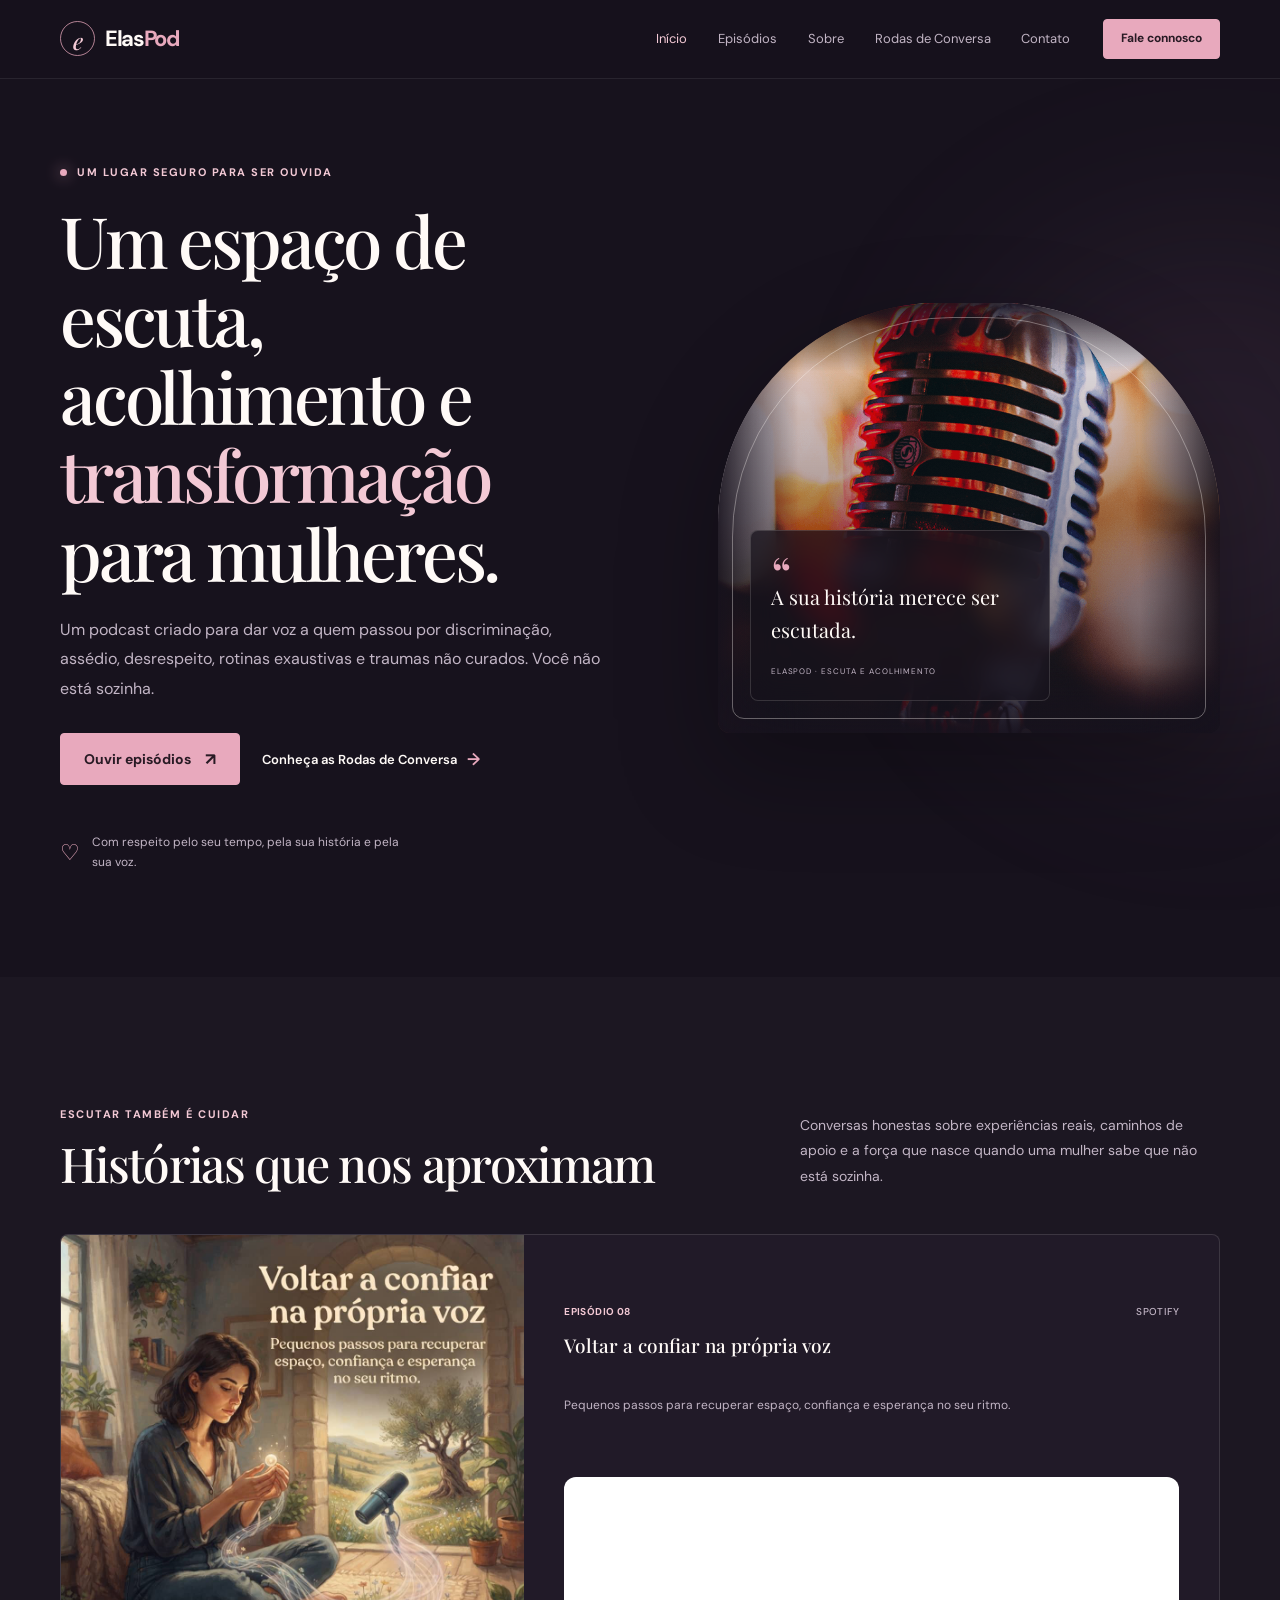
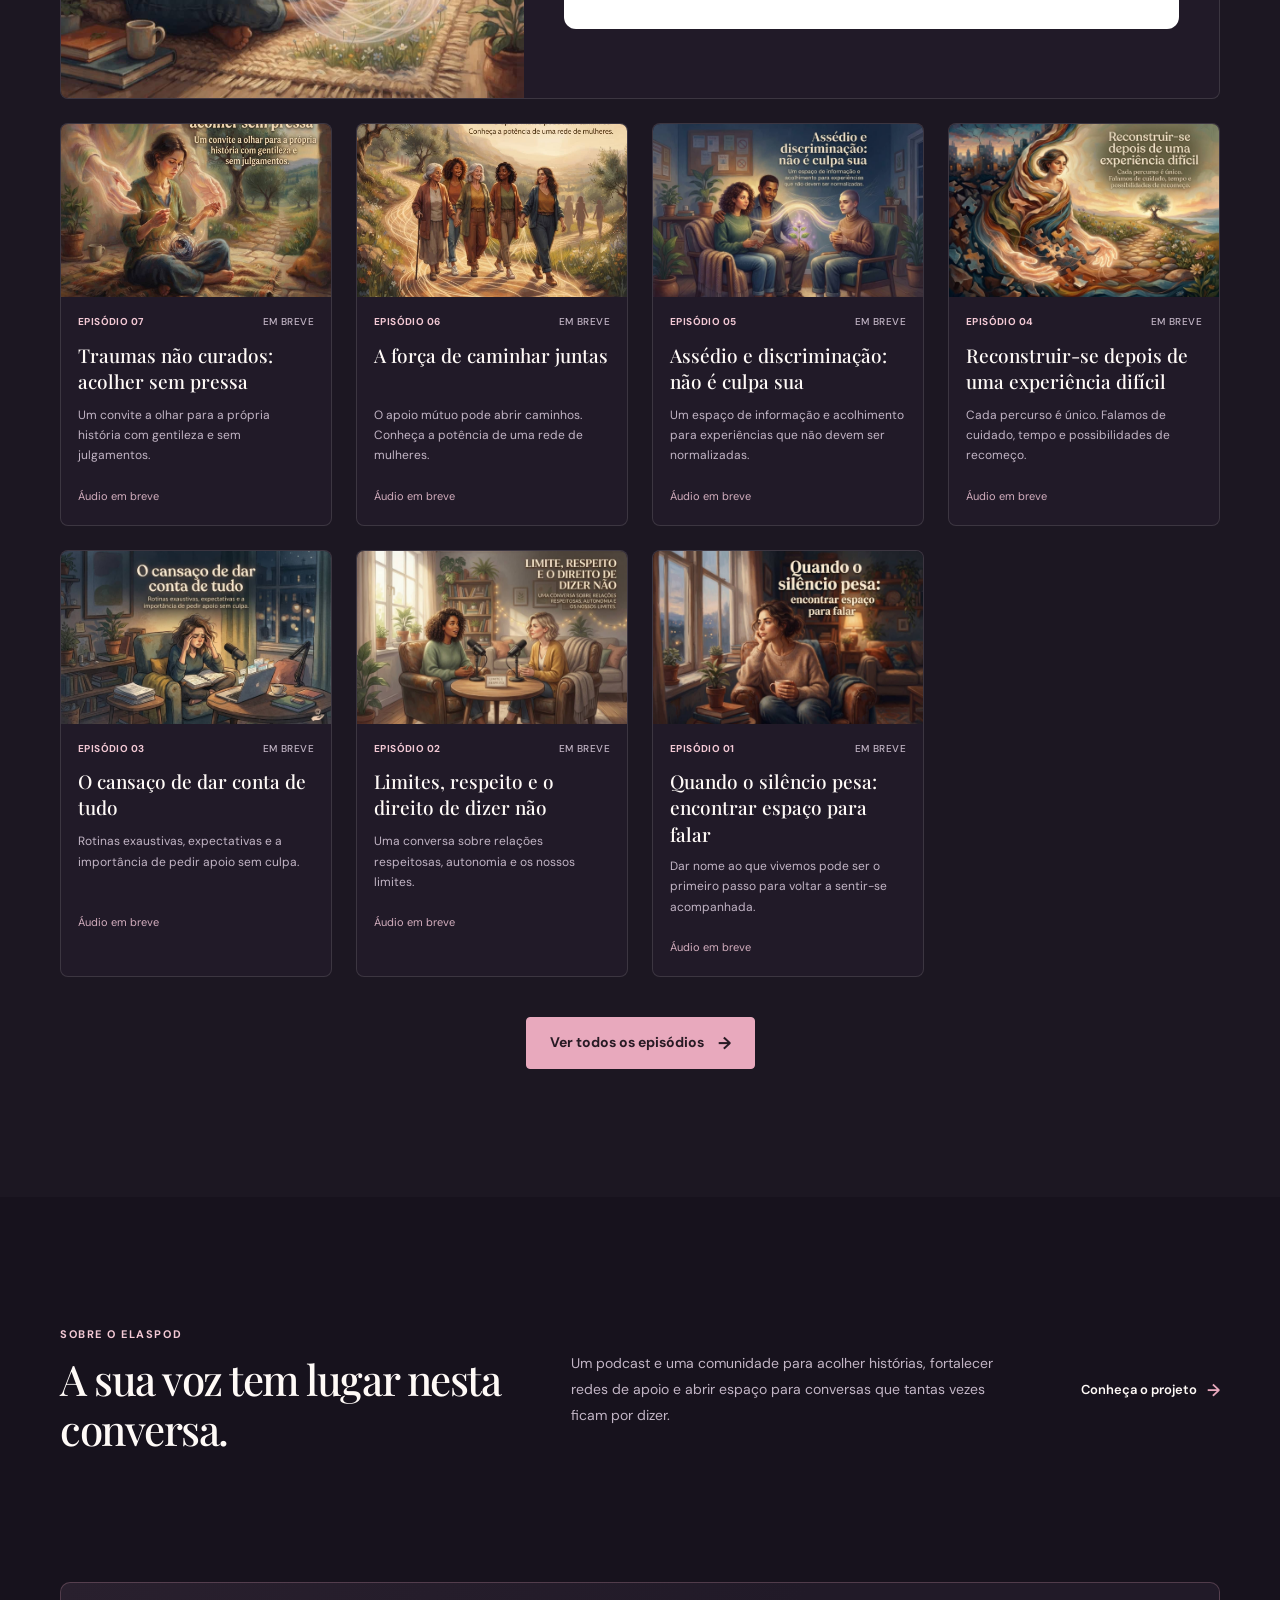
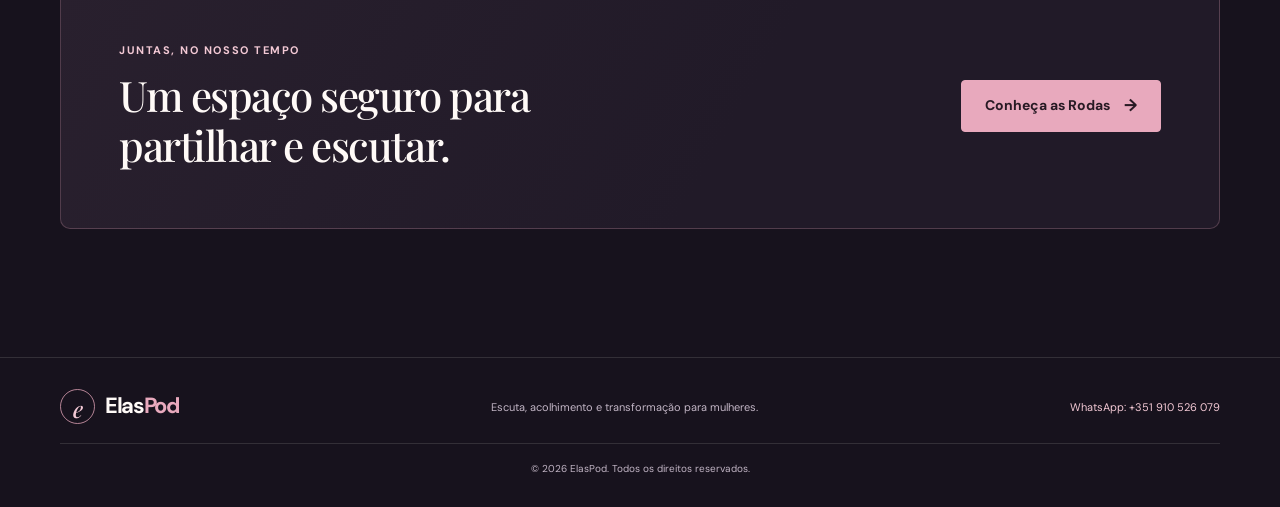
==== commit 0f623234: "criação de páginas, adição de audios do spotfy e melhoria no enquadramento tanto web como mobile" ====
--- a/index.html
+++ b/index.html
@@ -5,11 +5,9 @@
   <meta charset="UTF-8">
   <meta name="viewport" content="width=device-width, initial-scale=1">
   <meta name="theme-color" content="#17121d">
-  <meta name="description"
-    content="ElasPod: um espaço de escuta, acolhimento e transformação para mulheres. Conheça o podcast e participe nas Rodas de Conversa.">
+  <meta name="description" content="ElasPod: um espaço de escuta, acolhimento e transformação para mulheres. Conheça o podcast e participe nas Rodas de Conversa.">
   <meta property="og:title" content="ElasPod — Um espaço para a sua voz">
-  <meta property="og:description"
-    content="Um podcast e uma comunidade de escuta, acolhimento e transformação para mulheres.">
+  <meta property="og:description" content="Um podcast e uma comunidade de escuta, acolhimento e transformação para mulheres.">
   <meta property="og:type" content="website">
   <meta property="og:url" content="https://elaspod.com/">
   <meta property="og:image" content="https://elaspod.com/assets/images/LogoElasPod.jpg">
@@ -21,230 +19,88 @@
   <link rel="shortcut icon" href="./favicon.svg" type="image/svg+xml">
   <link rel="preconnect" href="https://fonts.googleapis.com">
   <link rel="preconnect" href="https://fonts.gstatic.com" crossorigin>
-  <link href="https://fonts.googleapis.com/css2?family=DM+Sans:wght@400;500;600;700&family=Playfair+Display:wght@500;600;700&display=swap"
-    rel="stylesheet">
+  <link href="https://fonts.googleapis.com/css2?family=DM+Sans:wght@400;500;600;700&family=Playfair+Display:wght@500;600;700&display=swap" rel="stylesheet">
   <link rel="stylesheet" href="./assets/css/style.css">
+  <script src="./assets/js/episodes.js" defer></script>
   <script src="./assets/js/script.js" defer></script>
 </head>
 
-<body id="top">
-  <header class="site-header" data-header>
+<body id="top" data-page="inicio">
+  <header class="site-header">
     <div class="container header-inner">
-      <a class="brand" href="#inicio" aria-label="ElasPod — início">
-        <span class="brand-mark" aria-hidden="true">e</span>
-        <span>Elas<span class="brand-accent">Pod</span></span>
+      <a class="brand" href="./" aria-label="ElasPod — início">
+        <span class="brand-mark" aria-hidden="true">e</span><span>Elas<span class="brand-accent">Pod</span></span>
       </a>
-
-      <button class="nav-toggle" type="button" aria-label="Abrir menu" aria-expanded="false"
-        aria-controls="primary-navigation" data-nav-toggle>
+      <button class="nav-toggle" type="button" aria-label="Abrir menu" aria-expanded="false" aria-controls="primary-navigation" data-nav-toggle>
         <span></span><span></span><span></span>
       </button>
-
       <nav class="navigation" id="primary-navigation" data-navigation aria-label="Navegação principal">
-        <a class="nav-link" href="#inicio">Início</a>
-        <a class="nav-link" href="#episodios">Episódios</a>
-        <a class="nav-link" href="#sobre">Sobre</a>
-        <a class="nav-link" href="#rodas">Rodas de Conversa</a>
-        <a class="nav-link" href="#contato">Contato</a>
-        <a class="button button-small nav-cta" href="https://wa.me/351910526079?text=Ol%C3%A1%21%20Vim%20atrav%C3%A9s%20do%20site%20elaspod.com%20e%20gostaria%20de%20saber%20mais%20informa%C3%A7%C3%B5es%20sobre%20as%20Rodas%20de%20Conversa%20%2F%20participar%20do%20projeto."
+        <a class="nav-link" href="./" data-nav-page="inicio">Início</a>
+        <a class="nav-link" href="./episodios.html" data-nav-page="episodios">Episódios</a>
+        <a class="nav-link" href="./sobre.html" data-nav-page="sobre">Sobre</a>
+        <a class="nav-link" href="./rodas-de-conversa.html" data-nav-page="rodas">Rodas de Conversa</a>
+        <a class="nav-link" href="./contato.html" data-nav-page="contato">Contato</a>
+        <a class="button button-small nav-cta" href="https://wa.me/351910526079?text=Ol%C3%A1%21%20Vim%20atrav%C3%A9s%20do%20site%20elaspod.com%20e%20gostaria%20de%20saber%20mais%20sobre%20o%20projeto."
           target="_blank" rel="noopener noreferrer">Fale connosco</a>
       </nav>
     </div>
   </header>
 
   <main>
-    <section class="hero section-shell" id="inicio">
+    <section class="hero section-shell">
       <div class="container hero-layout">
         <div class="hero-copy">
           <p class="eyebrow"><span class="eyebrow-dot"></span> Um lugar seguro para ser ouvida</p>
           <h1>Um espaço de escuta, acolhimento e <span>transformação</span> para mulheres.</h1>
-          <p class="hero-description">
-            Um podcast criado para dar voz a quem passou por discriminação, assédio, desrespeito,
-            rotinas exaustivas e traumas não curados. Você não está sozinha.
-          </p>
+          <p class="hero-description">Um podcast criado para dar voz a quem passou por discriminação, assédio, desrespeito, rotinas exaustivas e traumas não curados. Você não está sozinha.</p>
           <div class="hero-actions">
-            <a class="button" href="#episodios">Ouvir episódios <span aria-hidden="true">↗</span></a>
-            <a class="text-link" href="#rodas">Conheça as Rodas de Conversa <span aria-hidden="true">→</span></a>
+            <a class="button" href="./episodios.html">Ouvir episódios <span aria-hidden="true">↗</span></a>
+            <a class="text-link" href="./rodas-de-conversa.html">Conheça as Rodas de Conversa <span aria-hidden="true">→</span></a>
           </div>
-          <div class="hero-note">
-            <span class="note-icon" aria-hidden="true">♡</span>
-            <p>Com respeito pelo seu tempo, pela sua história e pela sua voz.</p>
-          </div>
+          <div class="hero-note"><span class="note-icon" aria-hidden="true">♡</span><p>Com respeito pelo seu tempo, pela sua história e pela sua voz.</p></div>
         </div>
         <div class="hero-art" role="img" aria-label="Microfone iluminado em tons acolhedores">
-          <div class="hero-art-card">
-            <span class="art-quote">“</span>
-            <p>A sua história merece ser escutada.</p>
-            <span class="art-caption">ELASPOD · ESCUTA E ACOLHIMENTO</span>
-          </div>
+          <div class="hero-art-card"><span class="art-quote">“</span><p>A sua história merece ser escutada.</p><span class="art-caption">ELASPOD · ESCUTA E ACOLHIMENTO</span></div>
         </div>
       </div>
       <div class="hero-glow" aria-hidden="true"></div>
     </section>
 
-    <section class="episodes section-shell" id="episodios">
+    <section class="episodes section-shell">
       <div class="container">
         <div class="section-heading">
-          <div>
-            <p class="eyebrow">Escutar também é cuidar</p>
-            <h2>Histórias que nos aproximam</h2>
-          </div>
+          <div><p class="eyebrow">Escutar também é cuidar</p><h2>Histórias que nos aproximam</h2></div>
           <p class="section-intro">Conversas honestas sobre experiências reais, caminhos de apoio e a força que nasce quando uma mulher sabe que não está sozinha.</p>
         </div>
-
-        <ul class="episode-grid">
-          <li class="episode-card">
-            <img src="./assets/images/podcast-1.jpg" alt="" loading="lazy">
-            <div class="episode-content">
-              <p class="episode-meta"><span>Episódio 01</span><span>Em breve</span></p>
-              <h3>Quando o silêncio pesa: encontrar espaço para falar</h3>
-              <p class="episode-description">Dar nome ao que vivemos pode ser o primeiro passo para voltar a sentir-se acompanhada.</p>
-              <audio class="episode-player" controls preload="none" aria-label="Ouvir episódio 1" data-audio-player data-src=""></audio>
-              <p class="audio-status" data-audio-status>Áudio em breve</p>
-            </div>
-          </li>
-          <li class="episode-card">
-            <img src="./assets/images/podcast-2.jpg" alt="" loading="lazy">
-            <div class="episode-content">
-              <p class="episode-meta"><span>Episódio 02</span><span>Em breve</span></p>
-              <h3>Limites, respeito e o direito de dizer não</h3>
-              <p class="episode-description">Uma conversa sobre relações respeitosas, autonomia e os nossos limites.</p>
-              <audio class="episode-player" controls preload="none" aria-label="Ouvir episódio 2" data-audio-player data-src=""></audio>
-              <p class="audio-status" data-audio-status>Áudio em breve</p>
-            </div>
-          </li>
-          <li class="episode-card">
-            <img src="./assets/images/podcast-3.jpg" alt="" loading="lazy">
-            <div class="episode-content">
-              <p class="episode-meta"><span>Episódio 03</span><span>Em breve</span></p>
-              <h3>O cansaço de dar conta de tudo</h3>
-              <p class="episode-description">Rotinas exaustivas, expectativas e a importância de pedir apoio sem culpa.</p>
-              <audio class="episode-player" controls preload="none" aria-label="Ouvir episódio 3" data-audio-player data-src=""></audio>
-              <p class="audio-status" data-audio-status>Áudio em breve</p>
-            </div>
-          </li>
-          <li class="episode-card">
-            <img src="./assets/images/podcast-4.jpg" alt="" loading="lazy">
-            <div class="episode-content">
-              <p class="episode-meta"><span>Episódio 04</span><span>Em breve</span></p>
-              <h3>Reconstruir-se depois de uma experiência difícil</h3>
-              <p class="episode-description">Cada percurso é único. Falamos de cuidado, tempo e possibilidades de recomeço.</p>
-              <audio class="episode-player" controls preload="none" aria-label="Ouvir episódio 4" data-audio-player data-src=""></audio>
-              <p class="audio-status" data-audio-status>Áudio em breve</p>
-            </div>
-          </li>
-          <li class="episode-card">
-            <img src="./assets/images/podcast-5.jpg" alt="" loading="lazy">
-            <div class="episode-content">
-              <p class="episode-meta"><span>Episódio 05</span><span>Em breve</span></p>
-              <h3>Assédio e discriminação: não é culpa sua</h3>
-              <p class="episode-description">Um espaço de informação e acolhimento para experiências que não devem ser normalizadas.</p>
-              <audio class="episode-player" controls preload="none" aria-label="Ouvir episódio 5" data-audio-player data-src=""></audio>
-              <p class="audio-status" data-audio-status>Áudio em breve</p>
-            </div>
-          </li>
-          <li class="episode-card">
-            <img src="./assets/images/podcast-6.jpg" alt="" loading="lazy">
-            <div class="episode-content">
-              <p class="episode-meta"><span>Episódio 06</span><span>Em breve</span></p>
-              <h3>A força de caminhar juntas</h3>
-              <p class="episode-description">O apoio mútuo pode abrir caminhos. Conheça a potência de uma rede de mulheres.</p>
-              <audio class="episode-player" controls preload="none" aria-label="Ouvir episódio 6" data-audio-player data-src=""></audio>
-              <p class="audio-status" data-audio-status>Áudio em breve</p>
-            </div>
-          </li>
-          <li class="episode-card">
-            <img src="./assets/images/podcast-7.jpg" alt="" loading="lazy">
-            <div class="episode-content">
-              <p class="episode-meta"><span>Episódio 07</span><span>Em breve</span></p>
-              <h3>Traumas não curados: acolher sem pressa</h3>
-              <p class="episode-description">Um convite a olhar para a própria história com gentileza e sem julgamentos.</p>
-              <audio class="episode-player" controls preload="none" aria-label="Ouvir episódio 7" data-audio-player data-src=""></audio>
-              <p class="audio-status" data-audio-status>Áudio em breve</p>
-            </div>
-          </li>
-          <li class="episode-card">
-            <img src="./assets/images/podcast-8.jpg" alt="" loading="lazy">
-            <div class="episode-content">
-              <p class="episode-meta"><span>Episódio 08</span><span>Em breve</span></p>
-              <h3>Voltar a confiar na própria voz</h3>
-              <p class="episode-description">Pequenos passos para recuperar espaço, confiança e esperança no seu ritmo.</p>
-              <audio class="episode-player" controls preload="none" aria-label="Ouvir episódio 8" data-audio-player data-src=""></audio>
-              <p class="audio-status" data-audio-status>Áudio em breve</p>
-            </div>
-          </li>
-        </ul>
-        <p class="episodes-note">Os episódios serão publicados aqui. Os controlos de áudio ficam disponíveis quando cada gravação for adicionada.</p>
+        <ul class="episode-grid" data-episode-list="latest" aria-live="polite"></ul>
+        <div class="catalog-action"><a class="button" href="./episodios.html">Ver todos os episódios <span aria-hidden="true">→</span></a></div>
       </div>
     </section>
 
-    <section class="about section-shell" id="sobre">
-      <div class="container about-layout">
-        <div class="about-art" aria-hidden="true">
-          <span class="about-symbol">e</span>
-          <span class="about-orbit orbit-one"></span>
-          <span class="about-orbit orbit-two"></span>
-          <span class="about-caption">Escuta · Respeito · Comunidade</span>
-        </div>
-        <div class="about-copy">
-          <p class="eyebrow">Sobre o ElasPod</p>
-          <h2>Um espaço onde a sua voz tem lugar.</h2>
-          <p>O ElasPod é um podcast e uma comunidade pensados para acolher, apoiar e orientar mulheres que enfrentam discriminação, assédio, humilhação, desrespeito, rotinas árduas ou traumas ainda por cuidar.</p>
-          <p>Acreditamos na escuta sem julgamentos, na partilha com respeito e na possibilidade de construir redes de apoio. Cada mulher decide o que quer contar e quando quer contar.</p>
-          <a class="text-link" href="#contato">Faça parte desta conversa <span aria-hidden="true">→</span></a>
-        </div>
+    <section class="home-about section-shell">
+      <div class="container home-about-inner">
+        <div><p class="eyebrow">Sobre o ElasPod</p><h2>A sua voz tem lugar nesta conversa.</h2></div>
+        <p>Um podcast e uma comunidade para acolher histórias, fortalecer redes de apoio e abrir espaço para conversas que tantas vezes ficam por dizer.</p>
+        <a class="text-link" href="./sobre.html">Conheça o projeto <span aria-hidden="true">→</span></a>
       </div>
     </section>
 
-    <section class="gatherings section-shell" id="rodas">
-      <div class="container">
-        <div class="gathering-card">
-          <div class="gathering-copy">
-            <p class="eyebrow">Juntas, no nosso tempo</p>
-            <h2>Rodas de Conversa</h2>
-            <p>Encontros presenciais e online para partilhar, escutar e encontrar apoio mútuo num ambiente seguro e respeitoso. Não precisa de ter as palavras certas: pode falar, ouvir ou simplesmente estar presente.</p>
-            <ul class="gathering-points">
-              <li><span aria-hidden="true">♡</span> Espaço de partilha sem julgamentos</li>
-              <li><span aria-hidden="true">♡</span> Participação presencial ou online</li>
-              <li><span aria-hidden="true">♡</span> A sua presença e os seus limites são respeitados</li>
-            </ul>
-            <a class="button" href="https://wa.me/351910526079?text=Ol%C3%A1%21%20Vim%20atrav%C3%A9s%20do%20site%20elaspod.com%20e%20gostaria%20de%20saber%20mais%20informa%C3%A7%C3%B5es%20sobre%20as%20Rodas%20de%20Conversa%20%2F%20participar%20do%20projeto."
-              target="_blank" rel="noopener noreferrer">Agendar participação <span aria-hidden="true">↗</span></a>
-          </div>
-          <div class="gathering-aside">
-            <span class="aside-mark" aria-hidden="true">“</span>
-            <p>Partilhar é um convite, nunca uma obrigação.</p>
-            <span>ElasPod · um espaço seguro para todas</span>
-          </div>
-        </div>
-      </div>
-    </section>
-
-    <section class="contact section-shell" id="contato">
-      <div class="container contact-inner">
-        <p class="eyebrow">Estamos aqui para ouvir</p>
-        <h2>Quer saber mais ou conversar connosco?</h2>
-        <p>Escreva-nos pelo WhatsApp para saber mais sobre o projeto, as Rodas de Conversa ou como participar.</p>
-        <a class="button" href="https://wa.me/351910526079?text=Ol%C3%A1%21%20Vim%20atrav%C3%A9s%20do%20site%20elaspod.com%20e%20gostaria%20de%20saber%20mais%20informa%C3%A7%C3%B5es%20sobre%20as%20Rodas%20de%20Conversa%20%2F%20participar%20do%20projeto."
-          target="_blank" rel="noopener noreferrer">Falar pelo WhatsApp <span aria-hidden="true">↗</span></a>
-        <p class="contact-number">+351 910 526 079</p>
+    <section class="home-gathering section-shell">
+      <div class="container home-gathering-inner">
+        <div><p class="eyebrow">Juntas, no nosso tempo</p><h2>Um espaço seguro para partilhar e escutar.</h2></div>
+        <a class="button" href="./rodas-de-conversa.html">Conheça as Rodas <span aria-hidden="true">→</span></a>
       </div>
     </section>
   </main>
 
   <footer class="site-footer">
     <div class="container footer-inner">
-      <a class="brand" href="#inicio" aria-label="ElasPod — voltar ao início">
-        <span class="brand-mark" aria-hidden="true">e</span>
-        <span>Elas<span class="brand-accent">Pod</span></span>
-      </a>
+      <a class="brand" href="./" aria-label="ElasPod — voltar ao início"><span class="brand-mark" aria-hidden="true">e</span><span>Elas<span class="brand-accent">Pod</span></span></a>
       <p>Escuta, acolhimento e transformação para mulheres.</p>
-      <a class="footer-contact" href="https://wa.me/351910526079?text=Ol%C3%A1%21%20Vim%20atrav%C3%A9s%20do%20site%20elaspod.com%20e%20gostaria%20de%20saber%20mais%20informa%C3%A7%C3%B5es%20sobre%20as%20Rodas%20de%20Conversa%20%2F%20participar%20do%20projeto."
-        target="_blank" rel="noopener noreferrer">WhatsApp: +351 910 526 079</a>
+      <a class="footer-contact" href="https://wa.me/351910526079?text=Ol%C3%A1%21%20Vim%20atrav%C3%A9s%20do%20site%20elaspod.com%20e%20gostaria%20de%20saber%20mais%20sobre%20o%20projeto." target="_blank" rel="noopener noreferrer">WhatsApp: +351 910 526 079</a>
       <small>© <span data-current-year></span> ElasPod. Todos os direitos reservados.</small>
     </div>
   </footer>
-
   <a class="back-to-top" href="#top" aria-label="Voltar ao início" data-back-to-top>↑</a>
 </body>
 
--- a/assets/css/style.css
+++ b/assets/css/style.css
@@ -73,6 +73,7 @@
 .navigation { display: flex; align-items: center; gap: clamp(15px, 2.4vw, 32px); }
 .nav-link { color: var(--muted); font-size: 13px; transition: color 180ms ease; }
 .nav-link:hover, .nav-link:focus-visible { color: var(--text); }
+.nav-link[aria-current="page"] { color: var(--accent-light); }
 .nav-cta { margin-left: 2px; }
 .nav-toggle { display: none; }
 
@@ -125,8 +126,23 @@
   background: linear-gradient(180deg, rgba(23, 18, 29, 0.04), rgba(23, 18, 29, 0.72)), url("../images/hero-banner.png") center 43% / cover;
   box-shadow: 0 35px 100px rgba(0, 0, 0, 0.28);
 }
-.hero-art::before { position: absolute; inset: 14px; border: 1px solid rgba(255, 250, 247, 0.35); border-radius: inherit; content: ""; pointer-events: none; }
-.hero-art-card { position: relative; width: min(100%, 300px); padding: 18px 20px; border: 1px solid rgba(255, 250, 247, 0.14); border-radius: 8px; background: rgba(23, 18, 29, 0.72); backdrop-filter: blur(12px); }
+.hero-art::before { position: absolute; z-index: 2; inset: 14px; border: 1px solid rgba(255, 250, 247, 0.35); border-radius: inherit; content: ""; pointer-events: none; }
+.hero-art::after,
+.gathering-page-intro::after,
+.contact-page-intro::after,
+.about-page-intro::after,
+.episodes-page-intro::after {
+  position: absolute;
+  z-index: 0;
+  inset: 0;
+  border-radius: inherit;
+  background:
+    linear-gradient(90deg, rgba(23, 18, 29, 0.9), transparent 16%, transparent 84%, rgba(23, 18, 29, 0.9)),
+    linear-gradient(180deg, rgba(23, 18, 29, 0.9), transparent 16%, transparent 84%, rgba(23, 18, 29, 0.9));
+  content: "";
+  pointer-events: none;
+}
+.hero-art-card { position: relative; z-index: 1; width: min(100%, 300px); padding: 18px 20px; border: 1px solid rgba(255, 250, 247, 0.14); border-radius: 8px; background: rgba(23, 18, 29, 0.72); backdrop-filter: blur(12px); }
 .art-quote { display: block; height: 31px; color: var(--accent); font-family: var(--serif); font-size: 50px; line-height: 1; }
 .hero-art-card p { margin: 0 0 10px; font-family: var(--serif); font-size: 20px; }
 .art-caption { color: var(--muted); font-size: 8px; letter-spacing: 0.12em; }
@@ -140,7 +156,10 @@
 .episode-grid { display: grid; grid-template-columns: repeat(4, minmax(0, 1fr)); gap: 24px; }
 .episode-card { overflow: hidden; border: 1px solid var(--line); border-radius: 8px; background: var(--surface); transition: transform 200ms ease, border-color 200ms ease; }
 .episode-card:hover { transform: translateY(-4px); border-color: rgba(232, 169, 189, 0.46); }
+.episode-card--spotify { grid-column: 1 / -1; display: grid; grid-template-columns: minmax(0, 0.8fr) minmax(0, 1.2fr); align-items: center; }
+.episode-card--spotify .episode-content { padding: clamp(20px, 4vw, 40px); }
 .episode-card > img { width: 100%; aspect-ratio: 1.56; object-fit: cover; background: var(--surface-light); }
+li.episode-card--spotify > img { height: 100%; min-height: 280px; aspect-ratio: auto; object-fit: cover; }
 .episode-content { padding: 17px 17px 20px; }
 .episode-meta { display: flex; justify-content: space-between; gap: 8px; margin-bottom: 11px; color: var(--accent-light); font-size: 10px; font-weight: 700; letter-spacing: 0.04em; text-transform: uppercase; }
 .episode-meta span + span { color: var(--muted); font-weight: 500; }
@@ -148,6 +167,7 @@
 .episode-description { min-height: 68px; margin-bottom: 14px; color: var(--muted); font-size: 12px; line-height: 1.7; }
 .episode-player { width: 100%; height: 38px; accent-color: #b97891; }
 .episode-player:not([src]) { display: none; }
+.episode-player-embed { display: block; width: 100%; min-width: 0; height: 152px; margin-top: 8px; border: 0; border-radius: 12px; }
 .audio-status { margin: 0; color: #d3aebe; font-size: 11px; }
 .audio-status.is-ready { display: none; }
 .episodes-note { margin: 24px 0 0; color: var(--muted); font-size: 12px; text-align: center; }
@@ -190,8 +210,115 @@
 .footer-inner > p { margin: 0; color: var(--muted); font-size: 11px; }
 .footer-contact { color: var(--accent-light); font-size: 11px; }
 .footer-inner small { width: 100%; padding-top: 17px; border-top: 1px solid var(--line); color: var(--muted); font-size: 10px; text-align: center; }
-.back-to-top { position: fixed; right: 20px; bottom: 20px; z-index: 10; display: grid; width: 42px; height: 42px; place-items: center; border: 1px solid rgba(255, 250, 247, 0.22); border-radius: 50%; background: var(--surface-light); color: var(--text); font-size: 22px; opacity: 0; pointer-events: none; transform: translateY(8px); transition: opacity 180ms ease, transform 180ms ease; }
-.back-to-top.is-visible { opacity: 1; pointer-events: auto; transform: translateY(0); }
+.back-to-top { position: fixed; right: 20px; bottom: 20px; z-index: 10; display: grid; width: 42px; height: 42px; place-items: center; border: 1px solid rgba(255, 250, 247, 0.22); border-radius: 50%; background: var(--surface-light); color: var(--text); font-size: 22px; opacity: 0; visibility: hidden; pointer-events: none; transform: translateY(8px); transition: opacity 180ms ease, transform 180ms ease, visibility 0s linear 180ms; }
+.back-to-top.is-visible { opacity: 1; visibility: visible; pointer-events: auto; transform: translateY(0); transition: opacity 180ms ease, transform 180ms ease, visibility 0s; }
+
+.catalog-action { display: flex; justify-content: center; margin-top: 40px; }
+.home-about { padding-block: var(--section-space); }
+.home-about-inner { display: grid; grid-template-columns: 1fr 1fr auto; align-items: center; gap: 44px; }
+.home-about-inner .eyebrow, .home-gathering-inner .eyebrow { margin-bottom: 12px; }
+.home-about-inner h2, .home-gathering-inner h2 { max-width: 470px; font-size: clamp(30px, 3.5vw, 42px); }
+.home-about-inner > p { max-width: 440px; margin: 0; color: var(--muted); font-size: 14px; line-height: 1.85; }
+.home-gathering { padding-block: 0 var(--section-space); }
+.home-gathering-inner { display: flex; align-items: center; justify-content: space-between; gap: 36px; padding: clamp(30px, 6vw, 58px); border: 1px solid rgba(232, 169, 189, 0.24); border-radius: 10px; background: linear-gradient(120deg, #29202e, #211a28 58%); }
+.page-intro { padding-block: clamp(72px, 10vw, 124px) clamp(55px, 7vw, 82px); background: radial-gradient(ellipse at 75% 15%, rgba(185, 122, 147, 0.14), transparent 56%); }
+.page-intro .container { max-width: 900px; }
+.page-intro .eyebrow { margin-bottom: 16px; }
+.page-intro h1 { max-width: 820px; margin-bottom: 18px; font-size: clamp(44px, 6vw, 68px); }
+.page-intro > .container > p:last-child { max-width: 680px; margin-bottom: 0; color: var(--muted); font-size: 16px; line-height: 1.85; }
+.catalog-page { padding-top: 15px; }
+.catalog-page .episodes-note { margin-top: 34px; }
+.content-section { padding-block: var(--section-space); }
+.content-layout { display: grid; grid-template-columns: 0.85fr 1.15fr; align-items: start; gap: clamp(50px, 9vw, 120px); }
+.content-lead .eyebrow { margin-bottom: 14px; }
+.content-lead h2 { max-width: 440px; }
+.content-copy p { margin-bottom: 18px; color: var(--muted); font-size: 15px; line-height: 1.9; }
+.content-copy p:last-child { margin-bottom: 0; }
+.gathering-page-intro {
+  position: relative;
+  isolation: isolate;
+  min-height: 450px;
+  display: flex;
+  align-items: center;
+  background-image:
+    linear-gradient(90deg, rgba(23, 18, 29, 0.92) 0%, rgba(23, 18, 29, 0.78) 42%, rgba(23, 18, 29, 0.28) 100%),
+    url("../images/RodaDeConversa.jpg");
+  background-position: center;
+  background-size: cover;
+}
+.gathering-page-intro h1, .gathering-page-intro > .container > p:last-child { max-width: 620px; }
+.gathering-page-intro > .container,
+.contact-page-intro > .container,
+.about-page-intro > .container,
+.episodes-page-intro > .container { position: relative; z-index: 1; }
+.contact-page-intro {
+  position: relative;
+  isolation: isolate;
+  min-height: 430px;
+  display: flex;
+  align-items: center;
+  background-image:
+    linear-gradient(90deg, rgba(23, 18, 29, 0.9) 0%, rgba(23, 18, 29, 0.72) 48%, rgba(23, 18, 29, 0.28) 100%),
+    url("../images/VamosConversar.jpg");
+  background-position: center;
+  background-size: cover;
+}
+.contact-page-intro h1, .contact-page-intro > .container > p:last-child { max-width: 620px; }
+.about-page-intro {
+  position: relative;
+  isolation: isolate;
+  min-height: 430px;
+  display: flex;
+  align-items: center;
+  background-image:
+    linear-gradient(90deg, rgba(23, 18, 29, 0.9) 0%, rgba(23, 18, 29, 0.72) 48%, rgba(23, 18, 29, 0.28) 100%),
+    url("../images/SobrePodCast.jpg");
+  background-position: center;
+  background-size: cover;
+}
+.about-page-intro h1, .about-page-intro > .container > p:last-child { max-width: 620px; }
+.episodes-page-intro {
+  position: relative;
+  isolation: isolate;
+  min-height: 430px;
+  display: flex;
+  align-items: center;
+  background-image:
+    linear-gradient(90deg, rgba(23, 18, 29, 0.9) 0%, rgba(23, 18, 29, 0.72) 48%, rgba(23, 18, 29, 0.28) 100%),
+    url("../images/HistoriasPodCast.jpg");
+  background-position: center;
+  background-size: cover;
+}
+.episodes-page-intro h1, .episodes-page-intro > .container > p:last-child { max-width: 620px; }
+.values-section { padding-block: var(--section-space); background: #1c1722; }
+.values-section > .container > .eyebrow { margin-bottom: 13px; }
+.values-section > .container > h2 { max-width: 700px; margin-bottom: 38px; }
+.value-grid { display: grid; grid-template-columns: repeat(3, minmax(0, 1fr)); gap: 20px; }
+.value-card { min-height: 230px; padding: 27px; border: 1px solid var(--line); border-radius: 8px; background: var(--surface); }
+.value-card > span { color: var(--accent); font-size: 11px; font-weight: 700; letter-spacing: 0.12em; }
+.value-card h3 { margin: 20px 0 11px; font-size: 23px; }
+.value-card p { margin: 0; color: var(--muted); font-size: 13px; line-height: 1.8; }
+.founder-section { background: radial-gradient(ellipse at 5% 55%, rgba(185, 122, 147, 0.09), transparent 48%); }
+.support-note { margin: 26px 0 0; padding: 18px 20px; border-left: 2px solid var(--accent); background: rgba(232, 169, 189, 0.06); color: var(--muted); font-size: 12px; line-height: 1.8; }
+.page-cta { padding-block: 48px; border-block: 1px solid var(--line); background: #201a26; }
+.page-cta-inner { display: flex; align-items: center; justify-content: space-between; gap: 36px; }
+.page-cta-inner .eyebrow { margin-bottom: 10px; }
+.page-cta-inner h2 { font-size: clamp(28px, 3.5vw, 40px); }
+.page-cta-inner > div > p:last-child:not(.eyebrow) { margin: 12px 0 0; color: var(--muted); font-size: 13px; }
+.spotify-promo { padding-block: 0 var(--section-space); }
+.spotify-promo-card { display: grid; grid-template-columns: auto 1fr auto; align-items: center; gap: 28px; padding: clamp(26px, 5vw, 48px); border: 1px solid rgba(232, 169, 189, 0.24); border-radius: 10px; background: linear-gradient(120deg, #29202e, #211a28 58%); }
+.spotify-mark { display: grid; width: 58px; height: 58px; place-items: center; border-radius: 50%; background: #1ed760; color: #17121d; font-size: 32px; }
+.spotify-promo-copy .eyebrow { margin-bottom: 8px; }
+.spotify-promo-copy h2 { font-size: clamp(26px, 3.2vw, 36px); }
+.spotify-promo-copy > p:last-child { max-width: 560px; margin: 10px 0 0; color: var(--muted); font-size: 13px; line-height: 1.8; }
+.spotify-button { white-space: nowrap; }
+.contact-page { padding-block: var(--section-space); }
+.contact-panel { display: flex; max-width: 820px; flex-direction: column; align-items: center; padding: clamp(34px, 7vw, 72px); border: 1px solid rgba(232, 169, 189, 0.24); border-radius: 10px; background: radial-gradient(circle at 50% 0, rgba(232, 169, 189, 0.13), transparent 50%), var(--surface); text-align: center; }
+.contact-heart { margin-bottom: 10px; color: var(--accent); font-size: 35px; }
+.contact-panel .eyebrow { margin-bottom: 12px; }
+.contact-panel h2 { margin-bottom: 15px; }
+.contact-panel > p:not(.eyebrow) { max-width: 520px; margin-bottom: 25px; color: var(--muted); font-size: 14px; }
+.contact-panel .contact-number { margin-top: 16px; }
 
 @media (max-width: 980px) {
   .navigation { gap: 15px; }
@@ -212,8 +339,8 @@
   .nav-toggle[aria-expanded="true"] span:first-child { transform: translateY(7px) rotate(45deg); }
   .nav-toggle[aria-expanded="true"] span:nth-child(2) { opacity: 0; }
   .nav-toggle[aria-expanded="true"] span:last-child { transform: translateY(-7px) rotate(-45deg); }
-  .navigation { position: absolute; top: calc(100% + 1px); right: 0; left: 0; display: flex; flex-direction: column; align-items: stretch; gap: 0; padding: 12px 18px 20px; border-bottom: 1px solid var(--line); background: #1b1521; opacity: 0; pointer-events: none; transform: translateY(-8px); transition: opacity 160ms ease, transform 160ms ease; }
-  .navigation.is-open { opacity: 1; pointer-events: auto; transform: translateY(0); }
+  .navigation { position: absolute; top: calc(100% + 1px); right: 0; left: 0; display: flex; flex-direction: column; align-items: stretch; gap: 0; padding: 12px 18px 20px; border-bottom: 1px solid var(--line); background: #1b1521; opacity: 0; visibility: hidden; pointer-events: none; transform: translateY(-8px); transition: opacity 160ms ease, transform 160ms ease, visibility 0s linear 160ms; }
+  .navigation.is-open { opacity: 1; visibility: visible; pointer-events: auto; transform: translateY(0); transition: opacity 160ms ease, transform 160ms ease, visibility 0s; }
   .nav-link { padding: 12px 3px; border-bottom: 1px solid var(--line); font-size: 14px; }
   .nav-cta { align-self: flex-start; margin-top: 15px; }
   .hero { min-height: auto; padding-block: 68px 78px; }
@@ -224,6 +351,13 @@
   .hero-art { min-height: 380px; max-width: 540px; margin-inline: auto; border-radius: 180px 180px 10px 10px; }
   .section-heading { display: block; }
   .section-intro { margin-top: 16px; }
+  .home-about-inner { grid-template-columns: 1fr 1fr; gap: 26px; }
+  .home-about-inner .text-link { grid-column: 1 / -1; }
+  .content-layout { grid-template-columns: 1fr; gap: 25px; }
+  .value-grid { grid-template-columns: 1fr 1fr; }
+  .page-cta-inner { align-items: flex-start; }
+  .spotify-promo-card { grid-template-columns: auto 1fr; }
+  .spotify-button { grid-column: 2; justify-self: start; white-space: normal; }
   .about-layout { grid-template-columns: 1fr; gap: 38px; }
   .about-art { min-height: 300px; }
   .gathering-card { grid-template-columns: 1fr; }
@@ -234,8 +368,26 @@
   .container { width: calc(100% - 32px); }
   .hero-actions { align-items: flex-start; flex-direction: column; gap: 17px; }
   .hero-art { min-height: 330px; padding: 22px; }
+  .home-about-inner { grid-template-columns: 1fr; }
+  .home-about-inner .text-link { grid-column: auto; }
+  .home-gathering-inner, .page-cta-inner { align-items: flex-start; flex-direction: column; }
+  .spotify-promo-card { grid-template-columns: 1fr; }
+  .spotify-button { grid-column: auto; }
+  .value-grid { grid-template-columns: 1fr; }
+  .value-card { min-height: 0; }
+  .page-intro { padding-block: 64px 48px; }
+  .page-intro h1 { font-size: clamp(40px, 11vw, 56px); }
+  .gathering-page-intro { min-height: 400px; background-position: 62% center; }
+  .gathering-page-intro .container { padding-block: 36px; }
+  .contact-page-intro { min-height: 400px; background-position: 58% center; }
+  .about-page-intro { min-height: 400px; background-position: 58% center; }
+  .episodes-page-intro { min-height: 400px; background-position: 58% center; }
   .episode-grid { grid-template-columns: 1fr; gap: 16px; }
   .episode-card { display: grid; grid-template-columns: 110px 1fr; }
+  .episode-card--spotify { grid-template-columns: 1fr; }
+  li.episode-card--spotify > img { height: auto; min-height: 0; aspect-ratio: 1.56; }
+  .episode-card--spotify .episode-content { padding: 18px; }
+  .episode-card--spotify .episode-player-embed { width: calc(100% + 36px); max-width: calc(100vw - 32px); margin-left: -18px; }
   .episode-card > img { height: 100%; min-height: 190px; aspect-ratio: auto; }
   .episode-content { padding: 14px; }
   .episode-content h3 { font-size: 17px; }
